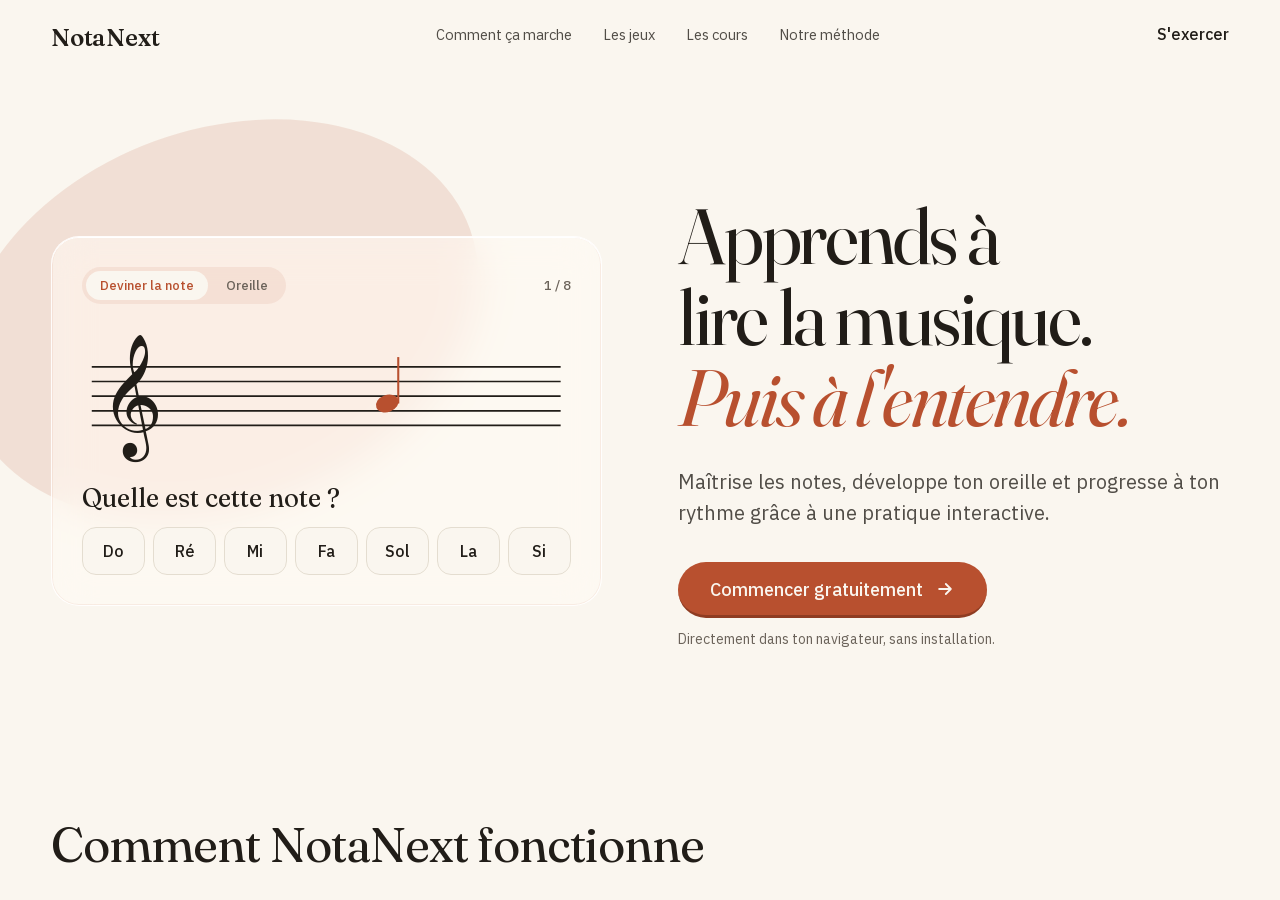
==== index.html @ 21d6eee1 "Code mort retiré : pictogrammes de fond masqués (JS, HTML, CSS, keyframes fl) et règles .ex-* sans u" ====
<!DOCTYPE html>
<html lang="fr">
<head>
  <meta charset="UTF-8">
  <meta name="viewport" content="width=device-width, initial-scale=1.0">
  <title>NotaNext — Apprends à lire la musique</title>
  <meta name="description" content="Apprends à lire la musique, puis à l'entendre : lecture de notes, oreille absolue et leçon sur les clés. Gratuit, directement dans ton navigateur.">
  <meta name="theme-color" content="#FAF6EF">
  <link rel="icon" href="favicon.svg" type="image/svg+xml">
  <meta property="og:type" content="website">
  <meta property="og:locale" content="fr_FR">
  <meta property="og:site_name" content="NotaNext">
  <meta property="og:title" content="NotaNext — Apprends à lire la musique">
  <meta property="og:description" content="Lecture de notes, oreille absolue et clés : des exercices courts, corrigés tout de suite, directement dans ton navigateur.">
  <meta name="twitter:card" content="summary">
  <link rel="preload" href="fonts/Fraunces-roman-latin.woff2" as="font" type="font/woff2" crossorigin>
  <link rel="preload" href="fonts/IBMPlexSans-latin.woff2" as="font" type="font/woff2" crossorigin>
  <script>
    // Adresse sans # (ou #/accueil) : on arrive sur la page d'accueil, sans jamais afficher l'app une fraction de seconde.
    if (!location.hash || location.hash === '#/accueil') document.documentElement.classList.add('boot-home');
  </script>
  <link rel="stylesheet" href="design-system/tokens.css">
  <link rel="stylesheet" href="fonts/fonts.css">
  <link rel="stylesheet" href="style.css">
</head>
<body>
  <div class="bg" aria-hidden="true"></div>

  <section class="home" id="view-home" hidden>
    <header class="home-header">
      <a href="#" class="home-logo" data-go="ex">NotaNext</a>
      <nav class="home-nav" aria-label="Sections de la page">
        <a href="#comment" data-scroll>Comment ça marche</a>
        <a href="#jeux" data-scroll>Les jeux</a>
        <a href="#cours" data-scroll>Les cours</a>
        <a href="#methode" data-scroll>Notre méthode</a>
      </nav>
      <a href="#" class="home-enter" data-go="ex">S'exercer</a>
    </header>

    <div class="home-hero">
      <main class="home-main">
        <svg class="home-blob" viewBox="0 0 400 300" aria-hidden="true"><ellipse cx="200" cy="150" rx="190" ry="136" transform="rotate(-20 200 150)"/></svg>
        <div class="home-grid">
          <div class="home-text">
            <h1>Apprends à lire la musique.<br><em>Puis à l'entendre.</em></h1>
            <p>Maîtrise les notes, développe ton oreille et progresse à ton rythme grâce à une pratique interactive.</p>
            <div class="home-cta">
              <a href="#" class="home-btn" data-go="ex" data-exercise="guess-window">Commencer gratuitement
                <svg width="20" height="20" viewBox="0 0 24 24" fill="none" stroke="currentColor" stroke-width="2.25" stroke-linecap="round" stroke-linejoin="round" aria-hidden="true"><path d="M5 12h14M13 6l6 6-6 6"/></svg>
              </a>
              <span>Directement dans ton navigateur, sans installation.</span>
            </div>
          </div>

          <div class="home-demo" aria-label="Aperçu d'un exercice">
            <div class="home-demo-top">
              <div class="home-demo-tabs"><span class="on">Deviner la note</span><span>Oreille</span></div>
              <span class="home-demo-count" id="home-count">1 / 8</span>
            </div>
            <svg viewBox="0 0 400 130" width="100%" role="img" aria-label="Portée en clé de sol avec une note">
              <path class="home-staff" d="M8 40H392M8 52H392M8 64H392M8 76H392M8 88H392"/>
              <text class="home-clef" x="22" y="94" font-size="60">&#x1D11E;</text>
              <ellipse id="home-note" cx="250" cy="70" rx="9.5" ry="7" transform="rotate(-20 250 70)"/>
              <path id="home-stem" d="M259 70V32"/>
            </svg>
            <div class="home-question" id="home-question">Quelle est cette note ?</div>
            <div class="home-answers" id="home-answers"></div>
          </div>
        </div>
      </main>
    </div>

    <section class="home-section" id="comment">
      <div class="home-wrap">
        <h2>Comment NotaNext fonctionne</h2>
        <div class="home-steps">
          <div class="home-step"><span>1</span><h3>Choisis un exercice</h3><p>Lecture de notes, défilement ou placement : prends celui qui te convient.</p></div>
          <div class="home-step"><span>2</span><h3>Réponds, c'est corrigé aussitôt</h3><p>Vert si c'est juste, la bonne réponse affichée sinon : tu apprends à chaque note.</p></div>
          <div class="home-step"><span>3</span><h3>Reviens quand tu veux</h3><p>Pas de compte à créer : tout se passe dans ton navigateur, tu reprends en un clic.</p></div>
        </div>
      </div>
    </section>

    <section class="home-section" id="methode">
      <div class="home-wrap home-method">
        <h2>Apprendre en s'exerçant</h2>
        <div>
          <p>Se tester retient mieux que relire : chercher la réponse ancre la note plus solidement qu'une seconde lecture.</p>
          <p>Espacer les séances aide la mémoire : mieux vaut des séances courtes et régulières qu'une longue session isolée.</p>
          <p>NotaNext applique ces deux principes avec des exercices courts, corrigés tout de suite, faciles à reprendre souvent.</p>
          <div class="home-sources">
            <a href="https://doi.org/10.1111/j.1467-9280.2006.01693.x" target="_blank" rel="noopener">Se tester retient mieux que relire — Roediger &amp; Karpicke, 2006</a>
            <a href="https://pubmed.ncbi.nlm.nih.gov/26173288/" target="_blank" rel="noopener">Tester et espacer : deux des techniques d'étude les plus efficaces — Dunlosky et al., 2013</a>
          </div>
        </div>
      </div>
    </section>

    <section class="home-section" id="jeux">
      <div class="home-wrap">
        <h2>Les jeux</h2>
        <div class="home-tiles" id="home-tiles"></div>
      </div>
    </section>

    <section class="home-section" id="cours">
      <div class="home-wrap"><h2>Les cours</h2></div>
      <div class="home-courses" id="home-courses"></div>
    </section>

    <footer class="home-footer"><a href="mailto:contact@notanext.app">contact@notanext.app</a></footer>
  </section>

  <!-- Application (barre + vues) : un seul bloc, pour pouvoir le tourner en portrait sur téléphone. -->
  <div class="app" id="app">
    <header class="nav app-header" id="app-header">
      <button type="button" id="nav-home" class="nav-home" aria-label="NotaNext, accueil">NotaNext</button>
      <nav class="app-tabs" aria-label="Navigation principale">
        <button type="button" id="tab-ex" class="on" data-tab="ex">S'exercer</button>
        <button type="button" id="tab-learn" data-tab="learn">Apprendre</button>
        <button type="button" id="tab-settings" data-tab="settings"><svg class="" width="18" height="18" viewBox="0 0 24 24" fill="none" stroke="currentColor" stroke-width="2" stroke-linecap="round" stroke-linejoin="round" aria-hidden="true"><path d="M12.22 2h-.44a2 2 0 0 0-2 2v.18a2 2 0 0 1-1 1.73l-.43.25a2 2 0 0 1-2 0l-.15-.08a2 2 0 0 0-2.73.73l-.22.38a2 2 0 0 0 .73 2.73l.15.1a2 2 0 0 1 1 1.72v.51a2 2 0 0 1-1 1.74l-.15.09a2 2 0 0 0-.73 2.73l.22.38a2 2 0 0 0 2.73.73l.15-.08a2 2 0 0 1 2 0l.43.25a2 2 0 0 1 1 1.73V20a2 2 0 0 0 2 2h.44a2 2 0 0 0 2-2v-.18a2 2 0 0 1 1-1.73l.43-.25a2 2 0 0 1 2 0l.15.08a2 2 0 0 0 2.73-.73l.22-.39a2 2 0 0 0-.73-2.73l-.15-.08a2 2 0 0 1-1-1.74v-.5a2 2 0 0 1 1-1.74l.15-.09a2 2 0 0 0 .73-2.73l-.22-.38a2 2 0 0 0-2.73-.73l-.15.08a2 2 0 0 1-2 0l-.43-.25a2 2 0 0 1-1-1.73V4a2 2 0 0 0-2-2z"/><circle cx="12" cy="12" r="3"/></svg>Réglages</button>
      </nav>
      <span class="app-user" id="nav-login">Comptes bientôt</span>
    </header>

    <main class="shell" id="view-ex">
      <div class="panel" id="ex-panel">
        <div id="ex-grid" class="hub">
          <div class="hub-head">
            <h1>S'exercer</h1>
            <p class="hub-help">Apprendre en s'entraînant</p>
          </div>
          <div class="hub-grid">
            <div class="hub-main">
              <div class="hub-search" role="search">
                <svg width="22" height="22" viewBox="0 0 24 24" fill="none" stroke="currentColor" stroke-width="2" stroke-linecap="round" stroke-linejoin="round" aria-hidden="true"><circle cx="11" cy="11" r="7"/><path d="m21 21-4.3-4.3"/></svg>
                <input type="text" id="hub-search" placeholder="Rechercher un jeu ou une carte" aria-label="Rechercher un jeu ou une carte" autocomplete="off" spellcheck="false">
                <kbd class="hub-slash" aria-hidden="true">/</kbd>
                <button type="button" class="hub-clear" id="hub-clear" aria-label="Effacer la recherche" hidden><svg width="18" height="18" viewBox="0 0 24 24" fill="none" stroke="currentColor" stroke-width="2" stroke-linecap="round" aria-hidden="true"><path d="M18 6 6 18M6 6l12 12"/></svg></button>
              </div>
              <div class="hub-list" id="hub-list"></div>
              <div class="hub-empty" id="hub-empty" hidden></div>
            </div>
            <aside class="hub-detail" id="hub-detail" aria-label="Aperçu du jeu">
              <div class="hub-detail-fade" id="hub-detail-fade">
                <button type="button" class="hub-detail-text" id="hub-detail-text">
                  <span class="hub-detail-title" id="hub-detail-title"></span>
                  <span class="hub-detail-desc" id="hub-detail-desc"></span>
                </button>
                <div class="hub-preview-wrap" id="hub-preview-wrap">
                  <div class="hub-preview" id="hub-preview" aria-hidden="true"></div>
                </div>
                <button type="button" class="hub-launch" id="hub-launch">Lancer le jeu <svg width="22" height="22" viewBox="0 0 24 24" fill="none" stroke="currentColor" stroke-width="2" stroke-linecap="round" stroke-linejoin="round" aria-hidden="true"><path d="m9 18 6-6-6-6"/></svg></button>
              </div>
            </aside>
          </div>
        </div>
        <div class="ex-page" id="ex-page" hidden></div>
      </div>
    </main>

    <main class="shell" id="view-learn" hidden>
      <div class="panel" id="learn-panel">
        <div id="learn-grid">
          <div class="grid-head">
            <h1>Apprendre</h1>
          </div>
          <div class="grid" id="learn-card-grid"></div>
        </div>
        <div class="ex-page" id="learn-page" hidden></div>
      </div>
    </main>

    <!-- Réglages : rempli par js/settings.js -->
    <main class="shell" id="view-settings" hidden>
      <div class="panel" id="settings-panel"></div>
    </main>

    <!-- Pages texte (mentions légales, confidentialité, crédits) : rempli par js/docs.js -->
    <main class="shell" id="view-doc" hidden>
      <div class="panel" id="doc-panel"></div>
    </main>

    <!-- Page « Se connecter » : les comptes arrivent bientôt (animation js/runner.js). Plus aucun lien n'y mène. -->
    <main class="shell" id="view-account" hidden>
      <div class="panel page-panel">
        <button type="button" class="backbtn account-back" id="account-back"><span aria-hidden="true">&#8592;</span>S'exercer</button>
        <h1 class="page-title">Ton espace personnel arrive bientôt</h1>
        <svg class="runner" id="runner" role="img" aria-label="Un petit bonhomme court sur la ligne du bas d'une portée, saute sur certaines notes, en touche d'autres de la main et glisse sous d'autres ; les notes touchées deviennent vertes"></svg>
        <button type="button" class="backbtn runner-pause" id="runner-pause" aria-pressed="false">Mettre en pause l'animation</button>
      </div>
    </main>

    <!-- Mobile : barre d'onglets en bas (3 destinations). -->
    <nav class="tabbar" id="tabbar" aria-label="Navigation principale (barre du bas)">
      <button type="button" data-tab="ex" class="on"><svg class="" width="24" height="24" viewBox="0 0 24 24" fill="none" stroke="currentColor" stroke-width="2" stroke-linecap="round" stroke-linejoin="round" aria-hidden="true"><path d="M9 18V5l12-2v13"/><circle cx="6" cy="18" r="3"/><circle cx="18" cy="16" r="3"/></svg>S'exercer</button>
      <button type="button" data-tab="learn"><svg class="" width="24" height="24" viewBox="0 0 24 24" fill="none" stroke="currentColor" stroke-width="2" stroke-linecap="round" stroke-linejoin="round" aria-hidden="true"><path d="M2 3h6a4 4 0 0 1 4 4v14a3 3 0 0 0-3-3H2z"/><path d="M22 3h-6a4 4 0 0 0-4 4v14a3 3 0 0 1 3-3h7z"/></svg>Apprendre</button>
      <button type="button" data-tab="settings"><svg class="" width="24" height="24" viewBox="0 0 24 24" fill="none" stroke="currentColor" stroke-width="2" stroke-linecap="round" stroke-linejoin="round" aria-hidden="true"><path d="M12.22 2h-.44a2 2 0 0 0-2 2v.18a2 2 0 0 1-1 1.73l-.43.25a2 2 0 0 1-2 0l-.15-.08a2 2 0 0 0-2.73.73l-.22.38a2 2 0 0 0 .73 2.73l.15.1a2 2 0 0 1 1 1.72v.51a2 2 0 0 1-1 1.74l-.15.09a2 2 0 0 0-.73 2.73l.22.38a2 2 0 0 0 2.73.73l.15-.08a2 2 0 0 1 2 0l.43.25a2 2 0 0 1 1 1.73V20a2 2 0 0 0 2 2h.44a2 2 0 0 0 2-2v-.18a2 2 0 0 1 1-1.73l.43-.25a2 2 0 0 1 2 0l.15.08a2 2 0 0 0 2.73-.73l.22-.39a2 2 0 0 0-.73-2.73l-.15-.08a2 2 0 0 1-1-1.74v-.5a2 2 0 0 1 1-1.74l.15-.09a2 2 0 0 0 .73-2.73l-.22-.38a2 2 0 0 0-2.73-.73l-.15.08a2 2 0 0 1-2 0l-.43-.25a2 2 0 0 1-1-1.73V4a2 2 0 0 0-2-2z"/><circle cx="12" cy="12" r="3"/></svg>Réglages</button>
    </nav>
  </div>

  <!-- Message « Tourne ton téléphone » avant la rotation de la section Apprendre (téléphone en paysage) -->
  <div class="app-hint" role="status">
    <div>
      <svg class="gf-hint-icon" width="84" height="84" viewBox="0 0 64 64" fill="none" stroke="currentColor" stroke-width="2.2" stroke-linecap="round" stroke-linejoin="round" aria-hidden="true"><rect x="22" y="10" width="20" height="34" rx="4"/><path d="M30 38h4"/><path d="M50 22a20 20 0 0 1 0 24M50 46l-1.5-6M50 46l6-1"/></svg>
      <h2>Tourne ton téléphone à la verticale</h2>
      <p>Cette section passera en vertical dans quelques secondes.</p>
      <button type="button" class="backbtn" id="app-hint-keep">Garder cette orientation</button>
    </div>
  </div>

  <!-- Écran de jeu : cadre commun à tous les jeux, rempli par js/game.js -->
  <main class="game" id="game" hidden></main>

  <script src="js/access.js"></script>
  <script src="js/version.js"></script>
  <script src="js/notes.js"></script>
  <script src="js/keys.js"></script>
  <script src="js/audio.js"></script>
  <script src="js/instrument-menu.js"></script>
  <script src="js/staff.js"></script>
  <script src="js/scroll-staff.js"></script>
  <script src="js/window-staff.js"></script>
  <script src="js/runner.js"></script>
  <script src="js/account.js"></script>
  <script src="js/ear.js"></script>
  <script src="js/game.js"></script>
  <script src="js/hub.js"></script>
  <script src="js/settings.js"></script>
  <script src="js/docs.js"></script>
  <script src="js/feedback.js"></script>
  <script src="js/home.js"></script>
</body>
</html>
---- design-system/tokens.css ----
/* GÉNÉRÉ par design-system/build-tokens.py à partir de tokens.json. NE PAS MODIFIER À LA MAIN. */
/* NotaNext design tokens — version : voir design-system/README.md */
:root {
  /* color-ref */
  --color-ref-paper: #faf6ef;
  --color-ref-paper-raised: #f7f4ee;
  --color-ref-ink: #211d18;
  --color-ref-stone-600: #6b635a;
  --color-ref-stone-500: #8a8177;
  --color-ref-stone-400: #9a938a;
  --color-ref-stone-200: #e4ddd0;
  --color-ref-copper-500: #b8502f;
  --color-ref-copper-700: #8f3c22;
  --color-ref-brass-500: #a9791b;
  --color-ref-green-600: #3f7d52;
  --color-ref-green-700: #36704a;
  --color-ref-navy-800: #1f3a5f;
  --color-ref-burgundy-700: #7b2a3a;
  --color-ref-teal-700: #2f6f73;
  /* color-sys */
  --color-sys-bg-page: var(--color-ref-paper);
  --color-sys-bg-raised: var(--color-ref-paper-raised);
  --color-sys-text-primary: var(--color-ref-ink);
  --color-sys-text-secondary: var(--color-ref-stone-600);
  --color-sys-text-accent: var(--color-ref-copper-500);
  --color-sys-text-on-accent: var(--color-ref-paper);
  --color-sys-border-subtle: var(--color-ref-stone-200);
  --color-sys-border-control: var(--color-ref-stone-500);
  --color-sys-border-hairline: rgba(33, 29, 24, 0.12);
  --color-sys-action-primary: var(--color-ref-copper-500);
  --color-sys-action-primary-hover: var(--color-ref-copper-700);
  --color-sys-focus-ring: var(--color-ref-ink);
  --color-sys-feedback-correct: var(--color-ref-green-600);
  --color-sys-feedback-correct-text: var(--color-ref-green-700);
  --color-sys-feedback-wrong-fill: var(--color-ref-stone-400);
  --color-sys-feedback-wrong-text: var(--color-ref-stone-600);
  --color-sys-reward-score: var(--color-ref-brass-500);
  --color-sys-reward-series: var(--color-ref-brass-500);
  --color-sys-stamp-navy: var(--color-ref-navy-800);
  --color-sys-stamp-burgundy: var(--color-ref-burgundy-700);
  --color-sys-stamp-teal: var(--color-ref-teal-700);
  --color-sys-tint-copper-subtle: rgba(184, 80, 47, 0.08);
  --color-sys-tint-copper-soft: rgba(184, 80, 47, 0.12);
  --color-sys-tint-copper-strong: rgba(184, 80, 47, 0.18);
  --color-sys-tint-correct-soft: rgba(63, 125, 82, 0.14);
  --color-sys-tint-correct-line: rgba(63, 125, 82, 0.35);
  --color-sys-tint-wrong-soft: rgba(154, 147, 138, 0.14);
  /* font-family */
  --font-family-display: Fraunces, Georgia, serif;
  --font-family-text: "IBM Plex Sans", -apple-system, BlinkMacSystemFont, sans-serif;
  --font-family-script: Parisienne, cursive;
  --font-family-music: "Noto Music", serif;
  /* font-weight */
  --font-weight-regular: 400;
  --font-weight-medium: 500;
  --font-weight-semibold: 600;
  /* font-size */
  --font-size-xs: 12px;
  --font-size-sm: 14px;
  --font-size-md: 16px;
  --font-size-lg: 20px;
  --font-size-xl: 24px;
  --font-size-2xl: 30px;
  --font-size-3xl: 38px;
  --font-size-4xl: 48px;
  --font-size-display: clamp(42px, 6.2vw, 84px);
  /* font-line-height */
  --font-line-height-tight: 1.1;
  --font-line-height-snug: 1.3;
  --font-line-height-normal: 1.5;
  /* space */
  --space-1: 4px;
  --space-2: 8px;
  --space-3: 12px;
  --space-4: 16px;
  --space-6: 24px;
  --space-8: 32px;
  --space-12: 48px;
  --space-16: 64px;
  /* radius */
  --radius-sm: 8px;
  --radius-md: 12px;
  --radius-lg: 20px;
  --radius-pill: 999px;
  --radius-circle: 50%;
  /* border */
  --border-width-hairline: 1px;
  --border-width-strong: 2px;
  /* motion */
  --motion-duration-fast: 120ms;
  --motion-duration-base: 180ms;
  --motion-duration-slow: 250ms;
  --motion-easing-out: cubic-bezier(0, 0, 0.58, 1);
  /* breakpoint */
  --breakpoint-phone: 520px;
  --breakpoint-tablet: 760px;
  --breakpoint-desktop: 1000px;
  /* component */
  --component-target-min: 24px;
  --component-target-comfort: 44px;
  --component-row-height-mobile: 72px;
  --component-row-height-desktop: 76px;

  /* Alias des anciennes variables (migration progressive : à supprimer quand plus utilisés) */
  --paper: var(--color-sys-bg-page);
  --ink: var(--color-sys-text-primary);
  --control-border: var(--color-sys-border-control);
  --muted: var(--color-sys-text-secondary);
  --grey-text: var(--color-sys-text-secondary);
  --border: var(--color-sys-border-subtle);
  --accent: var(--color-sys-action-primary);
  --accent-dark: var(--color-sys-action-primary-hover);
  --gold: var(--color-sys-reward-score);
  --success: var(--color-sys-feedback-correct);
  --grey-ind: var(--color-sys-feedback-wrong-fill);
  --hair: var(--color-sys-border-hairline);
}
---- fonts/fonts.css ----
/* Polices hébergées avec le site (aucune requête vers Google) : voir CREDITS.md pour les licences (SIL OFL).
   Fichiers variables : une seule police couvre toutes les graisses utilisées. */
@font-face {
  font-family: 'Fraunces';
  font-style: italic;
  font-weight: 400;
  font-display: swap;
  src: url("Fraunces-italic-latin.woff2") format('woff2');
  unicode-range: U+0000-00FF, U+0131, U+0152-0153, U+02BB-02BC, U+02C6, U+02DA, U+02DC, U+0304, U+0308, U+0329, U+2000-206F, U+20AC, U+2122, U+2191, U+2193, U+2212, U+2215, U+FEFF, U+FFFD;
}
@font-face {
  font-family: 'Fraunces';
  font-style: normal;
  font-weight: 400 700;
  font-display: swap;
  src: url("Fraunces-roman-latin.woff2") format('woff2');
  unicode-range: U+0000-00FF, U+0131, U+0152-0153, U+02BB-02BC, U+02C6, U+02DA, U+02DC, U+0304, U+0308, U+0329, U+2000-206F, U+20AC, U+2122, U+2191, U+2193, U+2212, U+2215, U+FEFF, U+FFFD;
}
@font-face {
  font-family: 'IBM Plex Sans';
  font-style: normal;
  font-weight: 400 600;
  font-display: swap;
  src: url("IBMPlexSans-latin.woff2") format('woff2');
  unicode-range: U+0000-00FF, U+0131, U+0152-0153, U+02BB-02BC, U+02C6, U+02DA, U+02DC, U+0304, U+0308, U+0329, U+2000-206F, U+20AC, U+2122, U+2191, U+2193, U+2212, U+2215, U+FEFF, U+FFFD;
}
@font-face {
  font-family: 'Noto Music';
  font-style: normal;
  font-weight: 400;
  font-display: swap;
  src: url("NotoMusic-music.woff2") format('woff2');
  unicode-range: U+25CC, U+2669-266F, U+1D000-1D0F5, U+1D100-1D245;
}
---- style.css ----
* {
  box-sizing: border-box;
}

html,
body {
  height: 100%;
}

body {
  margin: 0;
  background: var(--paper);
  color: var(--ink);
  font-family: var(--font-family-text);
  min-height: 100dvh;
  display: flex;
  flex-direction: column;
  overflow: hidden;
  position: relative;
}

/* ---------- FOND ---------- */
.bg {
  position: fixed;
  inset: -20%;
  z-index: 0;
  pointer-events: none;
  background:
    radial-gradient(60% 55% at 26% 20%, rgba(184, 80, 47, 0.12), transparent 68%),
    radial-gradient(55% 60% at 84% 84%, rgba(169, 121, 27, 0.12), transparent 68%),
    linear-gradient(118deg, #faf6ef 0%, #e7cba2 24%, #f3e4c8 48%, #d9a866 74%, #faf6ef 100%);
  background-size: 100% 100%, 100% 100%, 240% 240%;
  animation: bgDrift 26s ease-in-out infinite;
}

@keyframes bgDrift {
  0% { background-position: 0 0, 0 0, 0% 50%; }
  50% { background-position: 0 0, 0 0, 100% 50%; }
  100% { background-position: 0 0, 0 0, 0% 50%; }
}

/* ---------- COQUILLE ---------- */
/* Habillage plat partout (hub, jeux, Réglages) : fond parchemin, filets fins, ni ombre ni verre sur le shell. */
.shell {
  position: relative;
  z-index: 2;
  flex: 1;
  min-height: 0;
  display: flex;
  justify-content: center;
}

.panel {
  position: relative;
  width: 100%;
  max-width: 1280px;
  height: 100%;
  display: flex;
  flex-direction: column;
  padding: 0 clamp(20px, 3.75vw, 48px);
  background: transparent;
  overflow: auto;
}

.panel.wide {
  max-width: 1280px;
}

h1 {
  font-family: var(--font-family-display);
  font-weight: 600;
  font-size: clamp(19px, 4.5vw, 25px);
  margin: 0;
  letter-spacing: -0.01em;
}

/* ---------- HUBS : GRILLE DE TUILES ---------- */
.grid-head {
  margin: 16px 0 28px;
}

.grid-head h1 {
  font-size: clamp(30px, 5vw, 44px);
  line-height: 1.05;
}

.grid {
  display: grid;
  grid-template-columns: repeat(2, 1fr);
  gap: 18px;
}
@media (min-width: 1000px) { .grid { grid-template-columns: repeat(3, 1fr); } }

.tile {
  /* sous-grille : icône, titre, description et lien s'alignent d'une tuile à l'autre */
  display: grid;
  grid-row: span 4;
  grid-template-rows: subgrid;
  justify-items: start;
  gap: 6px;
  min-height: 188px;
  padding: 22px 24px 20px;
  text-align: left;
  font: inherit;
  color: var(--ink);
  background: rgba(255, 255, 255, 0.6);
  border: 1px solid var(--border);
  border-radius: 20px;
  cursor: pointer;
  transition: border-color 0.12s;
}

.tile:hover:not(.soon) { border-color: var(--accent); }

.tile-icon { color: var(--accent); margin-bottom: 8px; }

.tile-title {
  font-family: var(--font-family-display);
  font-weight: 600;
  font-size: 24px;
  line-height: 1.15;
}

.tile-desc {
  font-size: 14px;
  line-height: 1.45;
  color: var(--muted);
}

.tile-go {
  margin-top: auto;
  padding-top: 12px;
  font-size: 14px;
  font-weight: 600;
  color: var(--accent);
}

.tile.soon { cursor: default; background: transparent; border-style: dashed; }
.tile.soon .tile-icon,
.tile.soon .tile-title,
.tile.soon .tile-go { color: var(--grey-text); }
.tile.soon .tile-go { font-weight: 500; }

@media (max-width: 520px) {
  .grid { grid-template-columns: 1fr; }
  .tile { min-height: 0; }
}

/* ---------- PAGE EXERCICE ---------- */
.ex-page {
  display: flex;
  flex-direction: column;
  height: 100%;
  gap: 9px;
}

.backbtn {
  display: inline-flex;
  align-items: center;
  gap: 6px;
  border: 1.5px solid var(--control-border);
  border-radius: 999px;
  background: rgba(255, 255, 255, 0.7);
  font: inherit;
  font-size: var(--font-size-sm);
  font-weight: 500;
  color: var(--ink);
  padding: 6px 13px;
  cursor: pointer;
}

.backbtn:hover {
  border-color: var(--accent);
  color: var(--accent-dark);
}

select {
  font: inherit;
  font-size: var(--font-size-sm);
  font-weight: 500;
  padding: 7px 26px 7px 10px;
  border: 1px solid var(--control-border);
  border-radius: 8px;
  color: var(--ink);
  background: rgba(255, 255, 255, 0.72) url("data:image/svg+xml,%3Csvg xmlns='http://www.w3.org/2000/svg' width='10' height='6' viewBox='0 0 10 6'%3E%3Cpath d='M1 1l4 4 4-4' stroke='%236f665c' stroke-width='1.5' fill='none'/%3E%3C/svg%3E") no-repeat right 9px center;
  -webkit-appearance: none;
  appearance: none;
  cursor: pointer;
}

.namebox {
  align-self: center;
  flex: 0 0 auto;
  display: flex;
  align-items: center;
  justify-content: center;
  width: 104px;
  padding: clamp(12px, 2.4vh, 16px) 0;
  border: 1.5px solid var(--accent);
  border-radius: 8px;
  background: rgba(255, 255, 255, 0.8);
  font-family: var(--font-family-display);
  font-weight: 600;
  font-size: var(--font-size-lg);
  color: var(--accent-dark);
}

/* ---------- PORTÉE ---------- */
.staff-box {
  flex: 1;
  min-height: 0;
  display: flex;
  align-items: center;
  justify-content: center;
  background: var(--paper);
  border: 1px solid var(--border);
  border-radius: 12px;
  padding: 8px 12px;
}

.staff-svg {
  width: 100%;
  height: 100%;
  display: block;
}

.staff-svg.placing {
  cursor: pointer;
}

.staff-line,
.ledger-line {
  stroke: var(--ink);
  stroke-width: 1.3;
}

.clef-glyph {
  font-family: var(--font-family-music);
  fill: var(--ink);
  stroke: none;
}

.note-head {
  fill: var(--accent);
  transform-box: fill-box;
  transform-origin: center;
}

.ghost {
  fill: none;
  stroke: var(--muted);
  stroke-width: 1.3;
  stroke-dasharray: 3 3;
}

.note-head.reveal-correct {
  fill: var(--success);
  fill-opacity: 0.55;
}

.note-head.reveal-wrong {
  fill: var(--grey-ind);
}

.marker-line {
  stroke: var(--accent);
  stroke-width: 1.6;
  opacity: 0.55;
}

.window-note {
  transition: transform 0.18s ease-out;
}

.side-label {
  font-family: var(--font-family-text);
  font-size: 13px;
  font-weight: 600;
}

.head-label {
  font-family: var(--font-family-text);
  font-size: 11px;
  font-weight: 600;
  fill: var(--ink);
  pointer-events: none;
}

/* Défilement continu : la prochaine note à deviner est cerclée. */
.scroll-note.is-target .note-head { stroke: var(--accent-dark); stroke-width: 2.2; }

.side-label.ok { fill: var(--color-sys-feedback-correct-text); }
.side-label.no { fill: var(--grey-text); }

.learn-note {
  cursor: pointer;
}

.learn-label {
  fill: var(--accent-dark);
  font-family: var(--font-family-text);
  font-size: var(--font-size-xs);
  font-weight: 600;
  text-anchor: middle;
  paint-order: stroke;
  stroke: var(--paper);
  stroke-width: 3px;
  stroke-linejoin: round;
}

/* ---------- SOUS LA PORTÉE ---------- */

.replay {
  display: inline-flex;
  align-items: center;
  gap: 6px;
  padding: 7px 14px;
  border: 1.5px solid var(--control-border);
  border-radius: 999px;
  background: rgba(255, 255, 255, 0.7);
  font: inherit;
  font-size: var(--font-size-sm);
  font-weight: 500;
  color: var(--ink);
  cursor: pointer;
}

.replay:hover {
  border-color: var(--accent);
  color: var(--accent-dark);
}

.feedback {
  font-size: var(--font-size-md);
  font-weight: 600;
  color: var(--muted);
}

.feedback.correct {
  color: var(--color-sys-feedback-correct-text);
}

.feedback b {
  color: var(--accent-dark);
}

.answers {
  display: grid;
  grid-template-columns: repeat(4, 1fr);
  gap: 8px;
  flex: 0 0 auto;
}

.answer-btn {
  padding: clamp(12px, 2.6vh, 17px) 0;
  font: inherit;
  font-size: 16px;
  font-weight: 500;
  color: var(--ink);
  background: var(--color-sys-bg-raised);
  border: 1.5px solid var(--control-border);
  border-radius: 8px;
  cursor: pointer;
  transition: border-color 0.12s, background 0.12s;
}

.answer-btn:hover {
  border-color: var(--accent);
  background: #f7f4ee;
}

/* ---------- APPRENDRE ---------- */
.learn-layout {
  display: flex;
  gap: 16px;
  flex: 1;
  min-height: 0;
}

.learn-left {
  flex: 1 1 56%;
  min-width: 0;
  display: flex;
  flex-direction: column;
  gap: 10px;
}

.learn-left h2 {
  font-family: var(--font-family-display);
  font-weight: 600;
  font-size: var(--font-size-lg);
  margin: 0;
}

.learn-hint {
  font-size: var(--font-size-xs);
  color: var(--muted);
  margin: -4px 0 0;
}

.learn-staff {
  flex: 1;
  min-height: 0;
  display: flex;
  align-items: center;
  justify-content: center;
  background: var(--paper);
  border: 1px solid var(--border);
  border-radius: 12px;
  padding: 14px;
}

.faq {
  flex: 1 1 44%;
  min-width: 0;
  display: flex;
  flex-direction: column;
  gap: 6px;
  overflow: auto;
  padding: 16px;
  border-radius: var(--radius-md);
  background: rgba(255, 255, 255, 0.4);
  backdrop-filter: blur(6px) brightness(1.04) saturate(130%);
  -webkit-backdrop-filter: blur(6px) brightness(1.04) saturate(130%);
  border: 1px solid rgba(255, 255, 255, 0.55);
}

.faq h3 {
  font-family: var(--font-family-display);
  font-weight: 600;
  font-size: var(--font-size-md);
  margin: 0 0 4px;
}

.faq details {
  border-bottom: 1px solid var(--border);
  padding: 8px 0;
}

.faq details:last-child {
  border-bottom: 0;
}

.faq summary {
  cursor: pointer;
  font-weight: 600;
  font-size: var(--font-size-sm);
  list-style: none;
  display: flex;
  justify-content: space-between;
  gap: 8px;
  align-items: center;
  min-height: var(--component-target-comfort);
  color: var(--ink);
}

.faq summary::-webkit-details-marker {
  display: none;
}

.faq summary::after {
  content: "+";
  color: var(--accent);
  font-weight: 600;
}

.faq details[open] summary::after {
  content: "–";
}

.faq p {
  margin: 8px 0 2px;
  font-size: var(--font-size-xs);
  line-height: 1.55;
  color: var(--color-sys-text-primary);
}

.btn-primary {
  font: inherit;
  font-size: 14px;
  font-weight: 600;
  padding: 11px 26px;
  border: 0;
  border-radius: 999px;
  background: var(--accent);
  color: var(--color-sys-text-on-accent);
  cursor: pointer;
  margin-top: 6px;
}

.btn-primary:hover {
  background: var(--accent-dark);
}

.btn-secondary {
  font: inherit;
  font-size: 14px;
  font-weight: 600;
  padding: 9.5px 22px;
  border: 1.5px solid var(--accent);
  border-radius: 999px;
  background: rgba(255, 255, 255, 0.5);
  color: var(--accent-dark);
  cursor: pointer;
  margin-top: 6px;
}

.btn-secondary:hover {
  background: rgba(255, 255, 255, 0.85);
}

.theory-nav {
  display: flex;
  align-items: center;
  justify-content: center;
  gap: 10px;
  flex-wrap: wrap;
}

@media (max-width: 760px) {
  /* Le cours défile en entier : la FAQ n'est plus coincée dans une petite boîte qui défile toute seule. */
  .learn-layout {
    flex-direction: column;
    height: auto;
  }
  /* Pas en mode « app tournée » (.rot-ccw) : sa hauteur ne suit pas celle de la fenêtre. */
  .app:not(.rot-ccw) #learn-page .ex-page { height: auto; }
  .app:not(.rot-ccw) .learn-layout {
    flex: none;
    padding-bottom: var(--space-16); /* dégage l'icône de retours et la barre d'onglets */
  }
  .app:not(.rot-ccw) .learn-left { flex: none; }
  .app:not(.rot-ccw) .learn-staff { flex: none; height: min(52vh, 420px); }
  .app:not(.rot-ccw) .faq { flex: none; overflow: visible; }
}

[hidden] {
  display: none !important;
}

/* ----- clavier personnalisable (défilement continu) ----- */
.key-hint {
  display: block;
  min-height: 12px;
  font-size: 10px;
  font-weight: 600;
  color: var(--muted);
  line-height: 12px;
}

.seg-wrap { display: flex; align-items: center; justify-content: space-between; gap: 10px; width: 100%; }
.seg-label { font-size: 14px; font-weight: 500; }
.seg { display: flex; gap: 6px; }
.seg-btn {
  font: inherit;
  font-size: var(--font-size-sm);
  font-weight: 600;
  padding: 7px 14px;
  border: 1.5px solid var(--control-border);
  border-radius: 999px;
  background: var(--color-sys-bg-raised);
  color: var(--ink);
  cursor: pointer;
}
.seg-btn:hover { border-color: var(--accent); }
.seg-btn.on { border-color: var(--accent); color: var(--accent-dark); }

.kbd-rows {
  width: 100%;
  display: flex;
  flex-direction: column;
  gap: 6px;
}

.kbd-row {
  display: flex;
  align-items: center;
  justify-content: space-between;
  gap: 10px;
  font-size: 14px;
  font-weight: 500;
}

.kbd-key {
  min-width: 150px;
  font: inherit;
  font-size: 13px;
  font-weight: 600;
  padding: 7px 12px;
  border: 1.5px solid var(--control-border);
  border-radius: 8px;
  background: var(--color-sys-bg-raised);
  color: var(--ink);
  cursor: pointer;
}

.kbd-key:hover,
.kbd-key.waiting {
  border-color: var(--accent);
}

.kbd-key.waiting {
  color: var(--accent-dark);
}

/* ---------- PAGE D'ACCUEIL (première visite) ---------- */
body.is-home {
  background: var(--paper);
}

body.is-home .bg,
body.is-home .nav,
body.is-home .shell,
body.is-home .game {
  display: none;
}

.home {
  flex: 1;
  min-height: 0;
  overflow-x: hidden;
  overflow-y: auto;
  display: flex;
  flex-direction: column;
  position: relative;
  background: var(--paper);
}

.home {
  scroll-behavior: smooth;
}

.home-header {
  position: sticky;
  top: 0;
  z-index: 10;
  display: flex;
  flex-wrap: wrap;
  align-items: center;
  justify-content: space-between;
  column-gap: 24px;
  min-height: 68px;
  flex: none; /* ne rétrécit pas : sans cela, le min-height fixe l'écrase quand la navigation passe sur 2 lignes (mobile) */
  padding: 0 clamp(20px, 4vw, 56px);
  background: var(--paper);
}

.home-logo {
  order: 1;
  padding: 14px 0 8px;
  font-family: var(--font-family-display);
  font-weight: 600;
  font-size: 24px;
  letter-spacing: -0.01em;
  color: var(--ink);
  text-decoration: none;
}

.home-nav {
  order: 2;
  flex: 1 1 520px;
  display: flex;
  justify-content: center;
  gap: clamp(16px, 2.4vw, 32px);
  font-size: 14.5px;
  white-space: nowrap;
}

.home-nav a,
.home-enter {
  color: color-mix(in srgb, var(--ink) 78%, var(--paper));
  text-decoration: none;
}

.home-enter {
  order: 2;
  font-weight: 500;
  color: var(--ink);
}

.home-logo:hover,
.home-nav a:hover,
.home-enter:hover {
  color: var(--accent);
}

@media (max-width: 760px) {
  .home-nav {
    order: 3;
    flex-basis: 100%;
    flex-wrap: wrap;
    justify-content: space-between;
    gap: 2px 8px;
    font-size: clamp(11px, 3.2vw, 13.5px);
    padding-bottom: 8px;
  }
}

/* Le titre « Comment NotaNext fonctionne » doit apparaître en bas de la première vue :
   le hero est raccourci de la hauteur de ce titre (marge haute + titre + respiration). */
.home {
  --comment-pt: clamp(28px, 3.5vw, 48px);
  --comment-h2: calc(clamp(30px, 4vw, 48px) * 1.1);
}

#comment { padding-top: var(--comment-pt); }

.home-hero {
  min-height: calc(100dvh - 68px - var(--comment-pt) - var(--comment-h2) - 28px);
  flex-shrink: 0; /* ne jamais se compresser sous la hauteur de son contenu (la démo débordait sur téléphone) */
  display: flex;
  flex-direction: column;
}

.home-main {
  flex: 1;
  display: flex;
  align-items: center;
  position: relative;
  padding: clamp(24px, 5vw, 64px) clamp(20px, 4vw, 56px);
}

.home-blob {
  position: absolute;
  left: -60px;
  top: 6%;
  width: min(52vw, 560px);
  fill: var(--accent);
  opacity: 0.13;
  pointer-events: none;
}

/* direction: rtl place le texte à droite et l'aperçu à gauche en large ;
   en étroit, le texte reste au-dessus (comme sur la maquette). */
.home-grid {
  position: relative;
  width: 100%;
  max-width: 1240px;
  margin: 0 auto;
  direction: rtl;
  display: grid;
  grid-template-columns: repeat(auto-fit, minmax(min(100%, 440px), 1fr));
  gap: clamp(36px, 6vw, 88px);
  align-items: center;
}

.home-text,
.home-demo {
  direction: ltr;
}

.home-text {
  display: flex;
  flex-direction: column;
  align-items: flex-start;
  gap: clamp(18px, 2.4vw, 28px);
}

.home-text h1 {
  font-weight: 400;
  font-size: clamp(42px, 6.2vw, 84px);
  line-height: 1.02;
  letter-spacing: -0.03em;
  font-variation-settings: "opsz" 144;
  text-wrap: balance;
}

.home-text h1 em {
  color: var(--accent);
}

.home-text p {
  margin: 0;
  max-width: 30em;
  font-size: clamp(17px, 1.6vw, 20px);
  line-height: 1.55;
  color: color-mix(in srgb, var(--ink) 78%, var(--paper));
  text-wrap: pretty;
}

.home-cta {
  display: flex;
  flex-direction: column;
  align-items: flex-start;
  gap: 12px;
  margin-top: 6px;
}

.home-cta span {
  font-size: 14px;
  color: var(--muted);
}

.home-btn {
  display: inline-flex;
  align-items: center;
  gap: 12px;
  padding: 16px 32px 14px;
  border-radius: 999px;
  border-bottom: 3px solid var(--accent-dark);
  background: var(--accent);
  color: var(--paper);
  font-size: 18px;
  font-weight: 500;
  text-decoration: none;
}

.home-btn:hover {
  background: var(--accent-dark);
}

/* Le seul panneau "verre" de cet écran : l'aperçu de l'exercice. */
.home-demo {
  position: relative;
  padding: clamp(18px, 2.4vw, 30px);
  border-radius: 28px;
  background: rgba(255, 252, 246, 0.55);
  backdrop-filter: blur(20px) saturate(1.3);
  -webkit-backdrop-filter: blur(20px) saturate(1.3);
  border: 1px solid rgba(255, 255, 255, 0.85);
  box-shadow:
    inset 0 1px 0 #fff,
    inset 0 0 0 1px rgba(184, 80, 47, 0.08);
}

.home-demo-top {
  display: flex;
  align-items: center;
  justify-content: space-between;
  gap: 12px;
}

.home-demo-tabs {
  display: flex;
  gap: 4px;
  padding: 4px;
  border-radius: 999px;
  background: rgba(184, 80, 47, 0.09);
  font-size: 13px;
  font-weight: 500;
  color: var(--muted);
}

.home-demo-tabs span {
  padding: 6px 14px;
  border-radius: 999px;
}

.home-demo-tabs span.on {
  background: var(--paper);
  color: var(--accent);
}

.home-demo-count {
  font-size: 13px;
  font-weight: 500;
  color: var(--muted);
}

.home-demo svg {
  display: block;
  margin: 14px 0 4px;
}

.home-staff {
  stroke: var(--ink);
  stroke-width: 1.4;
  fill: none;
}

.home-clef {
  font-family: var(--font-family-music);
  fill: var(--ink);
}

#home-note {
  fill: var(--accent);
}

#home-stem {
  stroke: var(--accent);
  stroke-width: 1.7;
  fill: none;
}

.home-question {
  display: flex;
  align-items: center;
  min-height: 34px;
  font-family: var(--font-family-display);
  font-size: clamp(20px, 2.2vw, 26px);
  color: var(--ink);
}

.home-question.ok {
  color: var(--success);
}

.home-answers {
  display: grid;
  grid-template-columns: repeat(auto-fit, minmax(54px, 1fr));
  gap: 8px;
  margin-top: 12px;
}

.home-answers button {
  padding: 13px 0;
  border: 1.5px solid var(--border);
  border-radius: 14px;
  background: var(--paper);
  color: var(--ink);
  font: inherit;
  font-size: 16px;
  font-weight: 500;
  cursor: pointer;
}

.home-answers button:hover:not(.correct):not(.wrong) {
  border-color: var(--accent);
}

.home-answers button.correct {
  border-color: var(--success);
  background: rgba(63, 125, 82, 0.14);
  color: var(--success);
}

.home-answers button.wrong {
  border-color: var(--grey-ind);
  background: rgba(154, 147, 138, 0.14);
  color: var(--grey-ind);
}

.home-footer {
  margin-top: clamp(64px, 9vw, 120px);
  padding: 24px clamp(20px, 4vw, 56px) 28px;
  border-top: 1px solid var(--border);
  font-size: 13.5px;
}

.home-footer a {
  color: var(--muted);
}

.home-section {
  scroll-margin-top: 72px;
  padding: clamp(56px, 8vw, 110px) clamp(20px, 4vw, 56px) 0;
}

.home-section:last-of-type {
  padding-left: 0;
  padding-right: 0;
}

.home-wrap {
  max-width: 1240px;
  margin: 0 auto;
}

.home-section:last-of-type .home-wrap {
  padding: 0 clamp(20px, 4vw, 56px);
}

.home-section h2 {
  margin: 0 0 clamp(28px, 4vw, 52px);
  font-family: var(--font-family-display);
  font-weight: 400;
  font-size: clamp(30px, 4vw, 48px);
  line-height: 1.1;
  letter-spacing: -0.02em;
}

.home-steps {
  display: grid;
  grid-template-columns: repeat(auto-fit, minmax(min(100%, 260px), 1fr));
  gap: clamp(28px, 4vw, 56px);
}

.home-step {
  display: flex;
  flex-direction: column;
  gap: 10px;
  padding-top: 20px;
  border-top: 1.5px solid var(--border);
}

.home-step span {
  font-family: var(--font-family-display);
  font-size: 56px;
  line-height: 1;
  letter-spacing: -0.03em;
  color: var(--accent);
}

.home-step h3,
.home-tile h3,
.home-course h3 {
  margin: 0;
  font-family: var(--font-family-display);
  font-weight: 600;
  line-height: 1.25;
}

.home-step h3 { margin-top: 6px; font-size: 22px; }

.home-step p {
  margin: 0;
  font-size: 16px;
  line-height: 1.55;
  color: color-mix(in srgb, var(--ink) 78%, var(--paper));
}

.home-method {
  display: grid;
  grid-template-columns: repeat(auto-fit, minmax(min(100%, 380px), 1fr));
  gap: clamp(28px, 5vw, 80px);
  align-items: start;
}

.home-method h2 {
  margin: 0;
}

.home-method > div {
  display: flex;
  flex-direction: column;
  gap: 18px;
  max-width: 38em;
}

.home-method p {
  margin: 0;
  font-size: 18px;
  line-height: 1.6;
  text-wrap: pretty;
}

.home-sources {
  display: flex;
  flex-direction: column;
  gap: 8px;
  margin-top: 6px;
  font-size: 15px;
  line-height: 1.5;
}

.home-sources a {
  color: var(--accent);
}

.home-tiles {
  display: grid;
  grid-template-columns: repeat(auto-fit, minmax(min(100%, 480px), 1fr));
  gap: 20px;
}

.home-tile,
.home-course {
  display: flex;
  flex-direction: column;
  gap: 10px;
  padding: 22px 24px;
  border-radius: 20px;
  background: color-mix(in srgb, var(--paper) 88%, #e7cba2);
  border: 1.5px solid var(--border);
}

.home-tile.soon,
.home-course.soon {
  background: transparent;
  border-style: dashed;
}

.home-tile h3 { font-size: 22px; }

.home-tile p {
  margin: 4px 0 0;
  font-size: 14.5px;
  line-height: 1.45;
  color: var(--muted);
}

.home-tile svg {
  display: block;
  width: 100%;
}

.home-tile.soon svg { opacity: 0.5; }

.home-tile-foot {
  display: flex;
  align-items: center;
  justify-content: space-between;
  gap: 12px;
  min-height: 40px;
}

.home-tile-msg {
  font-family: var(--font-family-display);
  font-size: 18px;
}

.home-tile-msg.ok { color: var(--color-sys-feedback-correct-text); }
.home-tile-msg.no { color: var(--grey-text); }

.home-try {
  padding: 9px 20px;
  border: 1.5px solid var(--accent);
  border-radius: 999px;
  font-size: 14.5px;
  font-weight: 500;
  color: var(--accent);
  text-decoration: none;
}

.home-try:hover {
  background: var(--accent);
  color: var(--paper);
}

.home-soon {
  align-self: flex-start;
  padding: 8px 16px;
  border-radius: 999px;
  background: color-mix(in srgb, var(--paper) 85%, var(--border));
  font-size: 13px;
  font-weight: 500;
  color: var(--muted);
}

/* Bandeau des cours : défile horizontalement, avec accroche à chaque carte. */
.home-courses {
  display: flex;
  gap: 20px;
  padding: 0 clamp(20px, 4vw, 56px);
  overflow-x: auto;
  scroll-snap-type: x mandatory;
  scrollbar-width: none;
}

.home-courses::-webkit-scrollbar {
  display: none;
}

.home-course {
  flex: 0 0 min(300px, 80vw);
  min-height: 240px;
  scroll-snap-align: start;
  gap: 12px;
}

.home-course-kicker {
  font-size: 12px;
  font-weight: 500;
  letter-spacing: 0.06em;
  text-transform: uppercase;
  color: var(--muted);
}

.home-course h3 { font-size: 24px; }

.home-course .home-try {
  align-self: flex-start;
}

.home-course p {
  flex: 1;
  margin: 0;
  font-size: 15px;
  line-height: 1.5;
  color: var(--muted);
}

/* ---------- PAGES D'APPRENDRE (cours, hors hub) ---------- */
#learn-page {
  width: 100%;
  max-width: 620px;
  margin: 0 auto;
}

.panel.wide #learn-page { max-width: 940px; }

/* ---------- CADRE DE JEU (commun à tous les jeux) ---------- */
/* La carte de jeu remplace les vues S'exercer / Apprendre ; le header (logo NotaNext) reste visible. */
body.in-game .shell { display: none; }

.game {
  position: relative;
  z-index: 2;
  flex: 1;
  min-height: 0;
  display: flex;
  justify-content: center;
  padding: 0 12px 12px;
}

.gf {
  flex: 1;
  min-width: 0;
  min-height: 0;
  display: flex;
  flex-direction: column;
  gap: 10px;
  padding: clamp(14px, 2.4vh, 22px) clamp(14px, 2.4vw, 30px);
  border-radius: var(--radius-lg);
  background: rgba(255, 255, 255, 0.52);
  backdrop-filter: blur(7px) brightness(1.04) saturate(135%);
  -webkit-backdrop-filter: blur(7px) brightness(1.04) saturate(135%);
  border: 1px solid rgba(255, 255, 255, 0.62);
  box-shadow: inset 0 1px 0 rgba(255, 255, 255, 0.8);
  overflow: hidden;
}

.gf-top {
  display: grid;
  grid-template-columns: 1fr auto 1fr;
  align-items: center;
  gap: 10px;
  flex: 0 0 auto;
}

.gf-top .backbtn { justify-self: start; }

.gf-title {
  font-family: var(--font-family-display);
  font-weight: 600;
  font-size: 20px;
  text-align: center;
}

.gf-right {
  grid-column: 3;
  justify-self: end;
  display: flex;
  align-items: center;
  gap: 12px;
}

.gf-count {
  font-family: var(--font-family-display);
  font-weight: 600;
  font-size: 24px;
  color: var(--gold);
  white-space: nowrap;
  font-variant-numeric: tabular-nums;
}

/* Titre de l'écran de jeu : masqué à l'écran quand la place manque, mais conservé pour les lecteurs d'écran (repère h1). */
@media (max-width: 520px) { .gf-title { position: absolute; width: 1px; height: 1px; margin: -1px; padding: 0; overflow: hidden; clip-path: inset(50%); white-space: nowrap; } }

/* Bouton d'orientation : téléphone uniquement */
.gf-rotate-btn {
  display: none;
  align-items: center;
  justify-content: center;
  width: 34px;
  height: 34px;
  border: 1.5px solid var(--control-border);
  border-radius: 50%;
  background: rgba(255, 255, 255, 0.7);
  color: var(--ink);
  cursor: pointer;
}

body.is-phone .gf-rotate-btn { display: inline-flex; }

.gf-config {
  display: flex;
  flex-wrap: wrap;
  justify-content: center;
  align-items: center;
  gap: 10px;
  flex: 0 0 auto;
}

.gf-config:empty { display: none; }
.gf-config { min-height: 38px; }
.gf-config .namebox { height: 36px; padding: 0; width: 84px; }

.gf-stage {
  flex: 1;
  min-height: 0;
  display: flex;
  flex-direction: column;
  align-items: center;
  justify-content: center;
  gap: 10px;
}

/* Bloc portée : sélecteur de clé au-dessus à gauche, puis la portée. */
.stage-row {
  flex: 0 0 80%;
  min-height: 0;
  width: 100%;
  display: flex;
  flex-direction: column;
  align-items: stretch;
  gap: 6px;
}
.clef-side { flex: 0 0 auto; align-self: flex-start; }
.gf .stage-row .staff-box { flex: 1 1 0; min-height: 0; width: 100%; }

/* Même dimensions pour la portée de tous les jeux : pleine largeur de la carte,
   hauteur = 80 % de l'ancienne portée (qui remplissait toute la zone). */
.gf .staff-box {
  flex: 0 0 80%;
  min-height: 0;
  width: 100%;
}

.replay.big { font-size: 16px; padding: 14px 26px; }

.gf-feedback {
  flex: 0 0 auto;
  margin: 0;
  min-height: 1.6em;
  text-align: center;
}

.gf-next { flex: 0 0 auto; display: flex; justify-content: center; }
.gf-next:has(button[hidden]) { display: none; }

.gf-answers {
  flex: 0 0 auto;
  display: grid;
  grid-template-columns: repeat(4, 1fr);
  gap: 8px;
}

/* Boutons de notes : 4 en haut (Do Mi Sol Si), 3 centrés dessous (Ré Fa La). */
.gf-answers:has(.answer-btn) {
  grid-template-columns: repeat(8, 1fr);
  width: min(100%, 560px);
  margin-inline: auto;
}
.gf-answers:has(.answer-btn) .answer-btn { grid-column: span 2; }
.gf-answers:has(.answer-btn) .answer-btn:nth-child(5) { grid-column: 2 / span 2; }

.gf-answers .answer-btn {
  text-align: center;
  padding: clamp(10px, 2.4vh, 17px) 0;
  border-radius: 8px;
}

.gf-answers .spacer { visibility: hidden; }

/* Message « Tourne ton téléphone » (3 s) puis rotation automatique du jeu */
.gf-hint { display: none; }

.game.show-hint .gf-hint {
  position: absolute;
  inset: 0 12px 12px;
  z-index: 2;
  display: flex;
  flex-direction: column;
  align-items: flex-start;
  padding: 16px 20px;
  border-radius: var(--radius-lg);
  background: var(--paper);
}

.gf-hint-body {
  margin: auto;
  width: 100%;
  text-align: center;
}

.gf-hint-icon { color: var(--accent); animation: tilt 1.6s ease-in-out infinite; }
@keyframes tilt { 0%, 30% { transform: rotate(0); } 70%, 100% { transform: rotate(-90deg); } }

.gf-hint h2 { margin: 10px 0 8px; font-family: var(--font-family-display); font-weight: 600; font-size: var(--font-size-xl); line-height: 1.15; }
.gf-hint p { margin: 0; color: var(--muted); }

/* Jeu tourné de force (téléphone) : la carte occupe tout l'écran, sans header */
body.game-rotated .nav { display: none; }

.game.rot-cw,
.game.rot-ccw {
  position: fixed;
  top: 0;
  left: 0;
  z-index: 10;
  width: 100dvh;
  height: 100dvw;
  padding: 8px;
  transform-origin: top left;
}

.game.rot-cw { transform: translateX(100dvw) rotate(90deg); }
.game.rot-ccw { transform: translateY(100dvh) rotate(-90deg); }

/* Écran bas (téléphone en paysage, ou jeu tourné de force) : cadre compact */
@media (max-height: 520px) {
  body:not(.game-portrait) .nav { padding-top: 8px; padding-bottom: 4px; }
  body:not(.game-portrait) .gf { gap: 4px; padding: 8px 16px; }
  body:not(.game-portrait) .gf-title { position: absolute; width: 1px; height: 1px; margin: -1px; padding: 0; overflow: hidden; clip-path: inset(50%); white-space: nowrap; }
  body:not(.game-portrait) .gf-count { font-size: var(--font-size-xl); }
  body:not(.game-portrait) .gf-answers { gap: 6px; }
  body:not(.game-portrait) .gf-answers .answer-btn { padding: 5px 0; font-size: 14px; }
  body:not(.game-portrait) .gf .stage-row { flex-basis: 100%; }
  body:not(.game-portrait) .gf .key-hint { display: none; }
  body:not(.game-portrait) .gf-feedback { font-size: 15px; min-height: 1.3em; }
  body:not(.game-portrait) .gf-config { min-height: 0; }
  body:not(.game-portrait) .gf-config select, body:not(.game-portrait) .gf-config .replay { padding-top: 4px; padding-bottom: 4px; font-size: 12px; }
  body:not(.game-portrait) .gf-config .namebox { height: 30px; }
  body:not(.game-portrait) .stage-row { gap: 3px; }
  body:not(.game-portrait) .clef-side select { min-height: var(--component-target-min); font-size: 11px; padding: 3px 18px 3px 7px; background-position: right 6px center; }
}

.game.rot-cw .gf { gap: 4px; padding: 8px 16px; }
.game.rot-cw .gf-title { position: absolute; width: 1px; height: 1px; margin: -1px; padding: 0; overflow: hidden; clip-path: inset(50%); white-space: nowrap; }
.game.rot-cw .gf-count { font-size: var(--font-size-xl); }
.game.rot-cw .gf-answers { gap: 6px; }
.game.rot-cw .gf-answers .answer-btn { padding: 5px 0; font-size: 14px; }
.game.rot-cw .gf .stage-row { flex-basis: 100%; }
.game.rot-cw .gf .key-hint { display: none; }
.game.rot-cw .gf-feedback { font-size: 15px; min-height: 1.3em; }
.game.rot-cw .gf-config { min-height: 0; }
.game.rot-cw .gf-config select, .game.rot-cw .gf-config .replay { padding-top: 4px; padding-bottom: 4px; font-size: 12px; }
.game.rot-cw .gf-config .namebox { height: 30px; }
.game.rot-cw .stage-row { gap: 3px; }
.game.rot-cw .clef-side select { min-height: var(--component-target-min); font-size: 11px; padding: 3px 18px 3px 7px; background-position: right 6px center; }

/* ---------- PAGE SE CONNECTER ---------- */
.page-panel { max-width: 860px; height: auto; max-height: 100%; align-self: flex-start; margin-top: clamp(0px, 3vh, 28px); }

.page-title {
  font-size: clamp(32px, 6vw, 52px);
  line-height: 1.1;
  margin-bottom: 28px;
}

.page-title { text-align: center; }
.account-back { align-self: flex-start; margin-bottom: 12px; }
.runner {
  display: block;
  width: 100%;
  height: clamp(220px, 36vw, 340px);
  overflow: hidden;
}

/* ---------- CHOIX D'INSTRUMENT ---------- */
.gf-config { position: relative; z-index: 5; }
.inst-menu { position: relative; }
.inst-trigger {
  display: inline-flex;
  align-items: center;
  gap: 8px;
  font: inherit;
  font-size: var(--font-size-sm);
  font-weight: 500;
  padding: 6px 12px 6px 10px;
  border: 1px solid var(--control-border);
  border-radius: 8px;
  color: var(--ink);
  background: rgba(255, 255, 255, 0.72);
  cursor: pointer;
}
.inst-trigger:hover { border-color: var(--accent); }
.inst-trigger svg:last-child { color: var(--muted); }
.inst-ico { display: inline-flex; }
.inst-list {
  position: absolute;
  top: calc(100% + 6px);
  left: 0;
  min-width: 100%;
  margin: 0;
  padding: 6px;
  list-style: none;
  background: var(--paper);
  border: 1px solid var(--border);
  border-radius: 12px;
}
.inst-list li {
  display: flex;
  align-items: center;
  gap: 10px;
  padding: 8px 12px 8px 10px;
  border-radius: 8px;
  font-size: 14px;
  font-weight: 500;
  white-space: nowrap;
  cursor: pointer;
}
.inst-list li:hover { background: var(--color-sys-tint-copper-subtle); }
.inst-list li[aria-selected="true"] { background: var(--color-sys-tint-copper-soft); color: var(--accent-dark); }
.inst-note { font-size: 12px; color: var(--muted); }
@media (max-height: 520px) {
  body:not(.game-portrait) .inst-trigger { padding: 3px 9px 3px 8px; font-size: 12px; }
  body:not(.game-portrait) .inst-ico svg { width: 16px; height: 16px; }
  body:not(.game-portrait) .inst-list li { padding: 5px 10px 5px 8px; font-size: 13px; }
  body:not(.game-portrait) .inst-note { display: none; }
}
.game.rot-cw .inst-trigger { padding: 3px 9px 3px 8px; font-size: 12px; }
.game.rot-cw .inst-ico svg { width: 16px; height: 16px; }
.game.rot-cw .inst-list li { padding: 5px 10px 5px 8px; font-size: 13px; }
.game.rot-cw .inst-note { display: none; }

/* ---------- OREILLE ABSOLUE ---------- */
/* Deviner : 7 notes en cercle autour du bouton rond. */
.ear-wheel {
  position: relative;
  flex: 1 1 0;
  min-height: 0;
  max-height: 420px;
  aspect-ratio: 1;
  align-self: center;
  container-type: size;
}
.ear-note {
  position: absolute;
  width: 22%;
  aspect-ratio: 1;
  transform: translate(-50%, -50%);
  display: flex;
  flex-direction: column;
  align-items: center;
  justify-content: center;
  padding: 0;
  font: inherit;
  font-size: max(12px, 5cqw);
  font-weight: 500;
  color: var(--ink);
  background: var(--color-sys-bg-raised);
  border: 1.5px solid var(--control-border);
  border-radius: 50%;
  cursor: pointer;
  transition: border-color 0.12s, background 0.12s;
}
.ear-note:hover { border-color: var(--accent); background: #f7f4ee; }
.ear-note.good { border-color: var(--success); background: var(--color-sys-tint-correct-soft); color: var(--color-sys-feedback-correct-text); animation: earPop 0.5s ease; }
.ear-note.bad { border-color: var(--grey-ind); background: var(--color-sys-tint-wrong-soft); color: var(--grey-text); }
.ear-note.reveal { border-color: var(--success); background: var(--color-sys-tint-correct-soft); color: var(--color-sys-feedback-correct-text); outline: 2px solid var(--color-sys-tint-correct-line); outline-offset: 3px; }
.ear-note.good { outline: 2px solid var(--color-sys-tint-correct-line); outline-offset: 3px; }
@keyframes earPop { 0% { transform: translate(-50%, -50%) scale(1); } 40% { transform: translate(-50%, -50%) scale(1.14); } 100% { transform: translate(-50%, -50%) scale(1); } }

.ear-play {
  position: absolute;
  left: 50%;
  top: 50%;
  width: 27%;
  aspect-ratio: 1;
  transform: translate(-50%, -50%);
  display: grid;
  place-items: center;
  padding: 0;
  border: 0;
  border-radius: 50%;
  background: var(--accent);
  color: var(--color-sys-text-on-accent);
  cursor: pointer;
}
.ear-play:hover { background: var(--accent-dark); }
.ear-play svg { width: 42%; height: 42%; margin-left: 6%; }

/* Placer : bouton rond au-dessus de la portée. */
.ear-stage {
  flex: 1;
  min-height: 0;
  width: 100%;
  display: flex;
  flex-direction: column;
  align-items: center;
  gap: 8px;
}
.ear-stage .ear-play.small { position: static; transform: none; flex: 0 0 auto; width: 54px; height: 54px; }
.gf .ear-stage .stage-row { flex: 1 1 0; }

.switch { display: inline-flex; align-items: center; gap: 8px; font-size: var(--font-size-sm); font-weight: 500; cursor: pointer; }
.switch input { position: absolute; opacity: 0; width: 1px; height: 1px; }
.switch-track { position: relative; width: 38px; height: 22px; border-radius: 999px; background: var(--control-border); transition: background var(--motion-duration-base); flex: 0 0 auto; }
.switch-thumb { position: absolute; top: 3px; left: 3px; width: 16px; height: 16px; border-radius: 50%; background: var(--color-sys-bg-raised); transition: transform var(--motion-duration-base); }
.switch input:checked + .switch-track { background: var(--accent); }
.switch input:checked + .switch-track .switch-thumb { transform: translateX(16px); }
.switch input:focus-visible + .switch-track { outline: 2px solid var(--accent); outline-offset: 2px; }

.ghost-label { font-family: var(--font-family-text); font-size: 11px; font-weight: 600; fill: var(--ink); pointer-events: none; }
.ghost-label.above { paint-order: stroke; stroke: var(--paper); stroke-width: 3px; stroke-linejoin: round; font-size: 13px; }

/* Choix d'instrument en 5 grands boutons (Oreille absolue — deviner). */
.gf-answers:has(.inst-row) { display: block; width: 100%; }
.inst-row { display: flex; justify-content: center; gap: 10px; }
.inst-big {
  flex: 1 1 0;
  max-width: 150px;
  display: flex;
  flex-direction: column;
  align-items: center;
  gap: 6px;
  padding: 10px 6px;
  font: inherit;
  font-size: 13px;
  font-weight: 500;
  color: var(--ink);
  background: var(--color-sys-bg-raised);
  border: 1.5px solid var(--control-border);
  border-radius: var(--radius-sm);
  cursor: pointer;
}
.inst-big .inst-ico svg { width: 26px; height: 26px; }
.inst-big:hover { border-color: var(--accent); }
.inst-big.on { border-color: var(--accent); background: var(--color-sys-tint-copper-subtle); color: var(--accent-dark); }

@media (max-height: 520px) {
  body:not(.game-portrait) .ear-stage { flex-direction: row; align-items: stretch; gap: 10px; }
  body:not(.game-portrait) .ear-stage .ear-play.small { width: 40px; height: 40px; align-self: center; }
  body:not(.game-portrait) .ear-guess .gf-feedback { position: absolute; right: 6%; top: 50%; transform: translateY(-50%); max-width: 22%; }
  body:not(.game-portrait) .inst-row { gap: 6px; }
  body:not(.game-portrait) .inst-big { flex-direction: row; justify-content: center; gap: 6px; padding: 4px 4px; font-size: 12px; }
  body:not(.game-portrait) .inst-big .inst-ico svg { width: 16px; height: 16px; }
  body:not(.game-portrait) .switch { font-size: 12px; }
}
.game.rot-cw .ear-stage { flex-direction: row; align-items: stretch; gap: 10px; }
.game.rot-cw .ear-stage .ear-play.small { width: 40px; height: 40px; align-self: center; }
.game.rot-cw .ear-guess .gf-feedback { position: absolute; right: 6%; top: 50%; transform: translateY(-50%); max-width: 22%; }
.game.rot-cw .inst-row { gap: 6px; }
.game.rot-cw .inst-big { flex-direction: row; justify-content: center; gap: 6px; padding: 4px 4px; font-size: 12px; }
.game.rot-cw .inst-big .inst-ico svg { width: 16px; height: 16px; }
.game.rot-cw .switch { font-size: 12px; }

/* ---------- APPLICATION : BLOC TOURNABLE (Apprendre en portrait sur téléphone) ---------- */
.app { flex: 1; min-height: 0; display: flex; flex-direction: column; }
body.in-game .app { flex: 0 0 auto; }
body.is-home .app { display: none; }

.app.rot-ccw {
  position: fixed;
  top: 0;
  left: 0;
  z-index: 10;
  width: 100dvh;
  height: 100dvw;
  transform-origin: top left;
  transform: translateY(100dvh) rotate(-90deg);
}

/* Les requêtes de largeur voient l'écran (paysage) : on rejoue ici celles qui visent un écran étroit. */
.app.rot-ccw .grid { grid-template-columns: 1fr; }
.app.rot-ccw .tile { min-height: 0; }
.app.rot-ccw .learn-layout { flex-direction: column; height: auto; }

/* Message « Tourne ton téléphone » avant la rotation d'Apprendre */
.app-hint {
  position: fixed;
  inset: 0;
  z-index: 11;
  display: none;
  align-items: center;
  justify-content: center;
  padding: 24px;
  text-align: center;
  background: var(--paper);
}
body.app-hint-on .app-hint { display: flex; }
.app-hint h2 { margin: 10px 0 8px; font-family: var(--font-family-display); font-weight: 600; font-size: var(--font-size-xl); line-height: 1.15; }
.app-hint p { margin: 0; color: var(--muted); }
.app-hint .gf-hint-icon { color: var(--accent); animation: tilt 1.6s ease-in-out infinite; }

/* Oreille absolue — placer : en portrait la portée garde des proportions lisibles (pas d'étirement en hauteur). */
.ear-place .stage-row { justify-content: center; }
.gf.ear-place .stage-row .staff-box { flex: 0 1 auto; width: 100%; aspect-ratio: 2 / 1; max-height: 100%; }

/* ---------- FOCUS CLAVIER ---------- */
:where(a, button, select, input, [tabindex]):focus-visible,
.staff-svg:focus-visible {
  outline: 2px solid var(--accent-dark);
  outline-offset: 2px;
}
.inst-list li:focus-visible { background: var(--color-sys-tint-copper-soft); outline: 2px solid var(--accent-dark); outline-offset: -2px; }
.home { scroll-padding-top: 76px; } /* l'en-tête collant ne masque pas l'élément focalisé */

.hint-keep { margin-top: 18px; }
.app-hint .backbtn { margin-top: 18px; }

/* Les titres de page des écrans de jeu et de cours sont de vrais titres (h1) : même aspect qu'avant. */
h1.gf-title { margin: 0; }
.learn-left h1 { font-size: 28px; margin: 0 0 8px; }

.runner-pause { align-self: center; margin-top: 10px; }

/* « Réduire les animations » : plus de mouvement en boucle (fond, aperçus, flèche de rotation). */
@media (prefers-reduced-motion: reduce) {
  *, *::before, *::after {
    animation-duration: 0.01ms !important;
    animation-iteration-count: 1 !important;
    transition-duration: 0.01ms !important;
    scroll-behavior: auto !important;
  }
}

/* Rotation automatique : le bouton est « enfoncé » quand elle est active (réglage commun à tous les jeux). */
/* Le bouton reste blanc ; seule l'icône change d'orientation : inclinée = rotation automatique, droite = désactivée. */
.gf-rotate-btn svg { transition: transform 0.25s ease; }
.gf-rotate-btn[aria-pressed="false"] svg { transform: rotate(90deg); }

/* =====================================================================
   SHELL V2 (maquette design/shell-v2-2026-10-20.html) : en-tête, barre d'onglets, hub, Réglages, pages texte
   Plat : fond parchemin, filets d'1 px, aucune ombre, aucun verre, aucun cercle décoratif.
   ===================================================================== */

/* Hors jeu, le fond animé disparaît : parchemin uni. Il reste derrière les écrans de jeu (hors périmètre). */
body:not(.in-game) .bg { display: none; }

/* ----- en-tête (ordinateur) ----- */
.nav {
  position: relative;
  z-index: 3;
  flex: 0 0 auto;
  height: 72px;
  padding: 0 clamp(20px, 3.75vw, 48px);
  display: grid;
  grid-template-columns: 1fr auto 1fr;
  align-items: center;
  gap: 16px;
  border-bottom: 1px solid var(--hair);
  background: var(--paper);
}
.nav .nav-home {
  justify-self: start;
  padding: 0;
  border: 0;
  background: none;
  cursor: pointer;
  font-family: var(--font-family-display);
  font-weight: 600;
  font-size: var(--font-size-xl);
  letter-spacing: -0.01em;
  color: var(--ink);
}
.app-tabs { display: flex; gap: 40px; height: 72px; }
.app-tabs button {
  display: inline-flex;
  align-items: center;
  gap: 8px;
  height: 72px;
  padding: 2px 4px 0;
  border: 0;
  border-bottom: 3px solid transparent;
  background: none;
  cursor: pointer;
  font: inherit;
  font-size: 16px;
  font-weight: 500;
  color: var(--grey-text);
}
.app-tabs button svg { flex: none; }
.app-tabs button:hover { color: var(--ink); }
.app-tabs button.on { font-weight: 600; color: var(--ink); border-bottom-color: var(--accent); }
.app-user { justify-self: end; font-size: 14px; color: var(--grey-text); }

/* ----- barre d'onglets du bas (mobile) ----- */
.tabbar { display: none; }
body.m .nav {
  height: 52px;
  padding: 0 20px;
  display: flex;
  align-items: center;
  justify-content: space-between;
}
body.m .nav .nav-home { font-size: 24px; }
body.m .app-tabs { display: none; }
body.m .app-user { font-size: var(--font-size-sm); }
body.m .tabbar {
  flex: 0 0 auto;
  position: relative;
  z-index: 3;
  display: grid;
  grid-template-columns: repeat(3, 1fr);
  border-top: 1px solid var(--hair);
  background: var(--paper);
  padding-bottom: env(safe-area-inset-bottom, 0px);
}
body.m .tabbar button {
  position: relative;
  display: flex;
  flex-direction: column;
  align-items: center;
  justify-content: center;
  gap: 4px;
  height: 60px;
  border: 0;
  background: none;
  cursor: pointer;
  font: inherit;
  font-size: 12px;
  font-weight: 500;
  color: var(--grey-text);
}
body.m .tabbar button.on { font-weight: 600; color: var(--accent); }
body.m .tabbar button.on::before {
  content: "";
  position: absolute;
  top: -1px;
  left: 30%;
  right: 30%;
  height: 3px;
  border-radius: 0 0 3px 3px;
  background: var(--accent);
}
body.m .tabbar button.on svg { stroke-width: 2.4; }
body.in-game .tabbar { display: none; }
.nav button:focus-visible, .tabbar button:focus-visible { outline: 2px solid var(--accent); outline-offset: -2px; }

/* ----- hub S'exercer ----- */
.hub { padding-bottom: 56px; }
.hub-head { padding: 40px 0 24px; }
.hub-head h1 { margin: 0; font-size: 48px; line-height: 1.05; letter-spacing: -0.02em; }
.hub-help { margin: 10px 0 0; font-size: var(--font-size-md); color: var(--grey-text); }
.hub-grid { display: grid; grid-template-columns: 440px minmax(0, 1fr); gap: 72px; align-items: start; }

.hub-search {
  display: flex;
  align-items: center;
  gap: 12px;
  height: 52px;
  margin: 0 16px 24px;
  padding: 0 16px;
  border: 1.5px solid var(--ink);
  border-radius: 12px;
  background: var(--color-sys-bg-raised);
  color: var(--grey-text);
}
.hub-search svg { flex: none; }
.hub-search:focus-within { outline: 2px solid var(--accent); outline-offset: 2px; }
.hub-search input {
  flex: 1;
  min-width: 0;
  border: 0;
  outline: none;
  background: transparent;
  font: inherit;
  font-size: 16px;
  color: var(--ink);
}
.hub-slash {
  flex: none;
  padding: 1px 8px;
  border: 1.5px solid var(--hair);
  border-radius: var(--radius-sm);
  font: inherit;
  font-size: 13px;
  font-weight: 600;
  color: var(--grey-text);
}
.hub-clear { flex: none; display: grid; place-items: center; width: 32px; height: 32px; margin-right: -8px; border: 0; background: none; color: var(--grey-text); cursor: pointer; border-radius: 50%; }
.hub-clear:hover { color: var(--ink); }
.hub-clear[hidden] { display: none; }
.hub-search:has(.hub-clear:not([hidden])) .hub-slash { display: none; }

.hub-fam-head { padding: 0 16px 12px; }
.hub-fam-head h2 { margin: 0; font-family: var(--font-family-display); font-weight: 600; font-size: 24px; color: var(--accent); }
.hub-fam-head p { margin: 0; font-size: var(--font-size-md); color: var(--grey-text); }
.hub-fam.second { margin-top: 40px; }
.hub-fam.second .hub-fam-head { padding-top: 18px; border-top: 2px solid var(--ink); }

.hub-row {
  display: flex;
  align-items: center;
  gap: 12px;
  width: 100%;
  min-height: 76px;
  padding: 14px 16px;
  border: 0;
  border-bottom: 1px solid var(--hair);
  background: transparent;
  text-align: left;
  font: inherit;
  color: var(--ink);
  cursor: pointer;
}
.hub-row:hover { background: rgba(33, 29, 24, 0.05); }
.hub-row.sel { background: var(--color-sys-tint-copper-subtle); }
.hub-row:active { background: var(--color-sys-tint-copper-strong); }
.hub-row:focus-visible { outline: 2px solid var(--accent); outline-offset: -2px; }
.hub-row-text { flex: 1; min-width: 0; display: block; }
.hub-row-title { display: block; font-family: var(--font-family-display); font-weight: 600; font-size: 20px; line-height: 1.2; }
.hub-row-title b { font-weight: 600; color: var(--accent-dark); }
.hub-row-desc { display: block; margin-top: 2px; font-size: 15px; line-height: 22px; color: var(--grey-text); white-space: nowrap; overflow: hidden; text-overflow: ellipsis; }
.hub-tag { flex: none; padding: 2px 10px; border: 1.5px solid var(--hair); border-radius: 999px; font-size: 12px; font-weight: 600; color: var(--grey-text); }
.hub-chev { flex: none; color: var(--grey-text); transition: transform var(--motion-duration-base); }
.hub-row.sel .hub-chev { color: var(--accent); transform: translateX(4px); }
.hub-thumb { display: none; }

.hub-empty { padding: 32px 16px; }
.hub-empty-t { margin: 0 0 6px; font-family: var(--font-family-display); font-weight: 600; font-size: var(--font-size-xl); }
.hub-empty-d { margin: 0 0 18px; color: var(--grey-text); }

.hub-detail { padding: 8px 0 0 8px; min-width: 0; }
.hub-detail-fade { transition: opacity var(--motion-duration-fast); }
.hub-detail-fade.out { opacity: 0; }
.hub-detail-text { display: block; width: 100%; padding: 0; border: 0; background: none; text-align: left; font: inherit; color: inherit; cursor: pointer; }
.hub-detail-title { display: block; font-family: var(--font-family-display); font-weight: 600; font-size: 36px; line-height: 1.1; letter-spacing: -0.015em; color: var(--ink); }
.hub-detail-desc { display: block; margin: 10px 0 24px; font-size: var(--font-size-md); line-height: 26px; color: var(--grey-text); }
.hub-preview-wrap {
  position: relative;
  width: 100%;
  max-width: 578px;
  aspect-ratio: 578 / 460;
  overflow: hidden;
  border: 1.5px dashed rgba(33, 29, 24, 0.45);
  border-radius: 12px;
  background: var(--paper);
  cursor: pointer;
}
.hub-preview-wrap.no-preview { display: none; }
.hub-preview { position: absolute; inset: 0; pointer-events: none; }
.hub-demo-host, .hub-thumb-host {
  position: absolute;
  left: 0;
  top: 0;
  width: 760px;
  height: 605px;
  display: flex;
  padding: 0 12px 12px;
  transform-origin: 0 0;
  pointer-events: none;
  user-select: none;
}
.hub-launch {
  display: inline-flex;
  align-items: center;
  gap: 6px;
  margin-top: 22px;
  padding: 0;
  border: 0;
  background: none;
  font: inherit;
  font-size: 16px;
  font-weight: 600;
  color: var(--accent);
  text-decoration: underline;
  text-underline-offset: 5px;
  min-height: var(--component-target-min);
  cursor: pointer;
}
.hub-launch:hover { color: var(--accent-dark); }
.hub-launch svg { flex: none; }
.hub-detail:has(.no-preview) .hub-launch { margin-top: 0; }
@media (prefers-reduced-motion: reduce) { .hub-detail-fade { transition: none; } }

/* ----- hub mobile : variante C (rangées hautes, aperçu à droite 168 × 72) ----- */
@media (max-width: 900px) {
  .hub { padding-bottom: 32px; }
  .hub-head { padding: 24px 0 16px; }
  .hub-head h1 { font-size: 34px; }
  .hub-help { font-size: 16px; }
  .hub-grid { display: block; }
  .hub-detail { display: none; }
  .hub-search { margin: 0 0 20px; }
  .hub-slash { display: none; }
  .hub-fam-head { padding-left: 0; padding-right: 0; }
  .hub-row { min-height: 96px; padding: 12px 0; }
  .hub-row-desc { white-space: normal; display: -webkit-box; -webkit-line-clamp: 2; -webkit-box-orient: vertical; font-size: 14px; line-height: 20px; }
  .hub-chev { display: none; }
  .hub-thumb { display: block; position: relative; flex: none; width: 168px; height: 72px; overflow: hidden; border: 1px solid var(--hair); border-radius: 8px; background: var(--paper); pointer-events: none; }
  .hub-thumb-host { width: 760px; height: 605px; }
  .hub-row[data-kind="learn"] .hub-thumb { display: none; }
  .hub-row .hub-tag { order: 1; }
}
@media (max-width: 520px) {
  .hub-thumb { width: 132px; height: 72px; }
}

/* ----- Réglages ----- */
.settings { width: 100%; max-width: 720px; padding: 40px 0 64px; }
.settings h1 { font-size: 48px; line-height: 1.05; letter-spacing: -0.02em; margin: 0 0 8px; }
.set-sec { padding: 28px 0; border-top: 1px solid var(--hair); display: flex; flex-direction: column; align-items: flex-start; gap: 14px; }
.set-sec:first-of-type { margin-top: 16px; }
.set-sec h2 { margin: 0; font-family: var(--font-family-display); font-weight: 600; font-size: 24px; color: var(--accent); }
.set-hint { margin: 0; font-size: var(--font-size-md); line-height: 22px; color: var(--grey-text); max-width: 60ch; }
.set-warn { margin: 0; font-size: 14px; line-height: 20px; color: var(--grey-text); border-left: 3px solid var(--accent); padding-left: 10px; }
.settings .seg-wrap { justify-content: flex-start; gap: 16px; }
.settings .seg-btn { font-size: var(--font-size-md); padding: 10px 18px; min-height: 44px; }
.settings .seg-btn.on { background: var(--color-sys-tint-copper-subtle); border-color: var(--accent); }
.settings .kbd-rows { max-width: 360px; }
.settings .kbd-row { font-size: 16px; }
.settings .kbd-key { min-width: 140px; min-height: 44px; font-size: var(--font-size-md); }
.settings .kbd-key.dup { border-color: var(--accent); color: var(--accent-dark); }
.settings .btn-primary, .settings .btn-secondary { min-height: 44px; }
.settings .switch { font-size: 16px; min-height: 44px; }
.set-fill { display: flex; flex-direction: column; gap: 8px; }
.set-vol { display: flex; align-items: center; gap: 14px; width: 100%; max-width: 420px; }
.set-vol label { font-size: 16px; font-weight: 500; }
.set-vol input[type="range"] { flex: 1; min-height: 44px; accent-color: var(--accent); }
.set-vol output { min-width: 3.2em; text-align: right; font-size: var(--font-size-md); font-weight: 600; font-variant-numeric: tabular-nums; }
.set-inst-label { margin: 0; }
.set-inst { display: flex; flex-wrap: wrap; gap: 10px; }
.set-inst .inst-big { min-height: 48px; padding: 8px 16px; }
.set-confirm { padding: 16px; border: 1.5px solid var(--ink); border-radius: 12px; max-width: 460px; }
.set-confirm p { margin: 0 0 12px; font-size: var(--font-size-md); line-height: 22px; }
.set-links { width: 100%; margin: 0; padding: 0; list-style: none; }
.set-links a { display: flex; align-items: center; justify-content: space-between; min-height: 56px; padding: 0 4px; border-bottom: 1px solid var(--hair); font-size: var(--font-size-md); font-weight: 500; color: var(--ink); text-decoration: none; }
.set-links a:hover { color: var(--accent-dark); }
.set-links a svg { color: var(--grey-text); }
body.m .settings { padding: 24px 0 40px; }
body.m .settings h1 { font-size: 34px; }
body.m .panel { padding-left: 20px; padding-right: 20px; padding-bottom: 56px; } /* marge basse : le contenu passe sous l'icône de retours */

/* ----- pages texte ----- */
.doc { width: 100%; max-width: 68ch; padding: 32px 0 64px; }
.doc h1 { font-size: 40px; line-height: 1.1; letter-spacing: -0.02em; margin: 18px 0 12px; }
.doc h2 { margin: 32px 0 8px; font-family: var(--font-family-display); font-weight: 600; font-size: var(--font-size-xl); }
.doc p, .doc li { font-size: 16px; line-height: 1.6; }
.doc p { margin: 0 0 12px; }
.doc ul { margin: 0 0 12px; padding-left: 22px; }
.doc li { margin-bottom: 6px; }
.doc a { color: var(--accent-dark); text-underline-offset: 3px; }
.doc-date { color: var(--grey-text); font-size: 14px !important; }
.doc-todo { background: transparent; color: var(--accent-dark); border-bottom: 1.5px dashed var(--accent); font-weight: 600; }
.doc-back { text-decoration: none; }
body.m .doc h1 { font-size: 32px; }

/* ----- icône de retours bêta ----- */
.fb-btn {
  position: fixed;
  z-index: 40;
  right: 24px;
  bottom: 24px;
  display: grid;
  place-items: center;
  width: 44px;
  height: 44px;
  padding: 0;
  border: 0;
  border-radius: 50%;
  background: transparent;
  color: var(--grey-text);
  cursor: pointer;
  touch-action: none;
}
.fb-btn:hover { color: var(--ink); }
.fb-btn.dragging { cursor: grabbing; color: var(--ink); }
.fb-btn[hidden] { display: none; }
.fb-btn:focus-visible { outline: 2px solid var(--accent); outline-offset: 0; }
/* Message d'état du bouton de retours (ex. formulaire injoignable) : plat, au-dessus de l'icône. */
.fb-note {
  position: fixed;
  z-index: 41;
  right: var(--space-6);
  bottom: calc(var(--space-6) + var(--component-target-comfort) + var(--space-2));
  max-width: min(320px, calc(100vw - 2 * var(--space-4)));
  padding: var(--space-3) var(--space-4);
  border: var(--border-width-hairline) solid var(--color-sys-border-control);
  border-radius: var(--radius-md);
  background: var(--color-sys-bg-raised);
  color: var(--color-sys-text-primary);
  font-size: var(--font-size-sm);
  line-height: var(--font-line-height-snug);
  cursor: pointer;
}
.fb-note:not(.on) { opacity: 0; pointer-events: none; }
body.m .fb-note { right: var(--space-4); bottom: calc(72px + env(safe-area-inset-bottom, 0px) + var(--component-target-comfort) + var(--space-2)); }
body.m.in-game .fb-note { bottom: calc(var(--space-3) + var(--component-target-comfort) + var(--space-2)); }
body.is-home .fb-note { display: none; }
body.m .fb-btn { right: 16px; bottom: calc(72px + env(safe-area-inset-bottom, 0px)); }
body.m.in-game .fb-btn { bottom: 12px; }
/* Écran de jeu : l'icône reste dans une marge réservée, jamais sur la portée ni sur les touches. */
body.in-game .game { padding-right: 72px; }
body.m.in-game .game { padding-right: 12px; }
@media (max-width: 720px) and (orientation: portrait) { body.in-game .game { padding-bottom: 64px; } }
@media (max-height: 520px) and (orientation: landscape) { body.m.in-game .game { padding-right: 72px; } }
/* Jeu tourné de force : la marge de l'icône suit la rotation (le bas de l'écran pour rot-cw, la droite pour rot-ccw). */
.game.rot-cw { padding: 0 72px 12px 12px !important; }
.game.rot-ccw { padding: 0 12px 72px 12px !important; }

/* Apprendre (hors périmètre de cette refonte) : mêmes marges que les autres écrans, sans cadre autour. */
#learn-grid, #learn-page { padding: 24px 0 32px; }
#learn-grid .grid-head { margin-top: 0; }
body.m #learn-grid, body.m #learn-page { padding-top: 16px; }
@media (max-height: 520px) {
  body.m .nav { height: 40px; }
  body.m .nav .nav-home { font-size: 20px; }
}

/* ----- familles du hub et sections de Réglages : menus déroulants ----- */
summary { list-style: none; cursor: pointer; }
summary::-webkit-details-marker { display: none; }
.hub-fam-head { display: flex; align-items: center; justify-content: space-between; gap: 12px; }
.hub-fam-titles { display: block; min-width: 0; }
.hub-fam-chev, .set-chev { flex: none; color: var(--grey-text); transition: transform var(--motion-duration-base); }
details[open] > summary .hub-fam-chev, details[open] > summary .set-chev { transform: rotate(180deg); }
.hub-fam-head:hover .hub-fam-chev, .set-sec > summary:hover .set-chev { color: var(--ink); }
.hub-fam-head:focus-visible, .set-sec > summary:focus-visible { outline: 2px solid var(--accent); outline-offset: -2px; }
.hub-fam.second { border-top: 0; }
.hub-fam.second > .hub-fam-head { margin-top: 40px; padding-top: 18px; border-top: 2px solid var(--ink); }
.hub-fam:not(.second) > .hub-fam-head h2 + p { margin-bottom: 0; }

.set-sec { display: block; padding: 0; border-top: 1px solid var(--hair); }
.set-sec:first-of-type { margin-top: 16px; }
.set-sec > summary { display: flex; align-items: center; justify-content: space-between; min-height: 64px; }
.set-sec > summary h2 { margin: 0; }
.set-body { display: flex; flex-direction: column; align-items: flex-start; gap: 14px; padding: 4px 0 28px; }
.settings .set-sec:last-of-type { border-bottom: 1px solid var(--hair); }

/* Clavier (ordinateur) : les sept notes en ligne, la touche sous chaque nom. */
.settings .kbd-rows { max-width: none; width: 100%; flex-direction: row; flex-wrap: wrap; gap: 12px; }
.settings .kbd-row { flex-direction: column; align-items: stretch; justify-content: flex-start; gap: 6px; width: 92px; text-align: center; }
.settings .kbd-key { min-width: 0; width: 100%; }

/* Jeu tourné (téléphone) : l'en-tête reste caché, malgré la mise en page mobile de la barre. */
body.m.game-rotated .nav { display: none; }

/* Fenêtre des retours bêta (Tally) : cadre bordeaux de la charte (cuivre foncé), bien visible. */
.tally-popup { border: 3px solid var(--accent-dark) !important; border-radius: var(--radius-md) !important; }
.set-beta > summary h2 { color: var(--accent-dark); }
.set-beta { border-top: 2px solid var(--accent-dark); }

/* Chargement sur l'accueil : l'app reste masquée jusqu'à ce que le routeur prenne la main (js/game.js, route). */
html.boot-home .app, html.boot-home .game { display: none; }
html.boot-home .home { display: block; }
html.boot-home .fb-btn { display: none; }
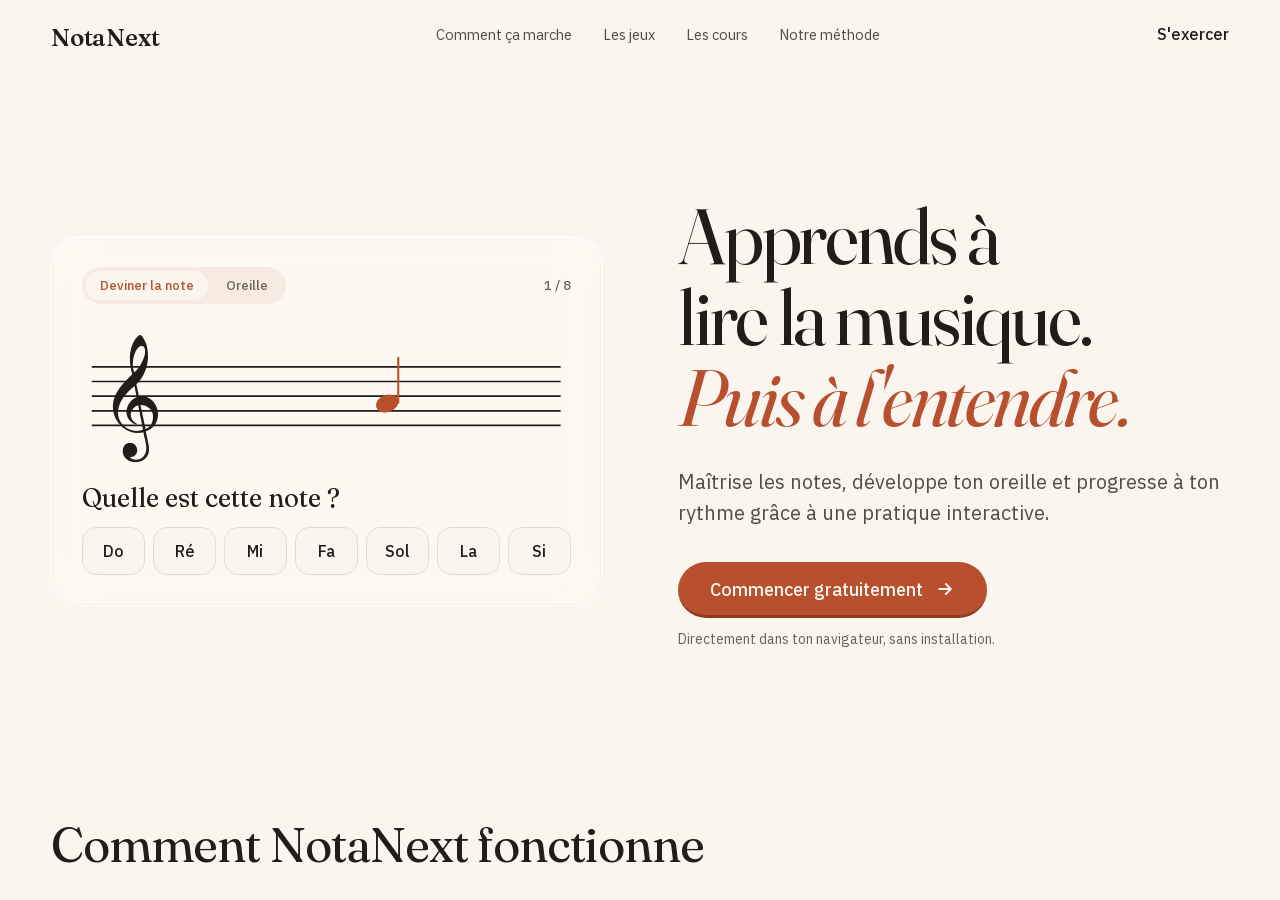
==== commit b2406868: "Hero : ellipse décorative retirée (règle : pas de cercles décoratifs), proposition 16" ====
--- a/index.html
+++ b/index.html
@@ -40,7 +40,6 @@
 
     <div class="home-hero">
       <main class="home-main">
-        <svg class="home-blob" viewBox="0 0 400 300" aria-hidden="true"><ellipse cx="200" cy="150" rx="190" ry="136" transform="rotate(-20 200 150)"/></svg>
         <div class="home-grid">
           <div class="home-text">
             <h1>Apprends à lire la musique.<br><em>Puis à l'entendre.</em></h1>
@@ -56,7 +55,7 @@
           <div class="home-demo" aria-label="Aperçu d'un exercice">
             <div class="home-demo-top">
               <div class="home-demo-tabs"><span class="on">Deviner la note</span><span>Oreille</span></div>
-              <span class="home-demo-count" id="home-count">1 / 8</span>
+              <span class="home-demo-count" id="home-count">0 / 0</span>
             </div>
             <svg viewBox="0 0 400 130" width="100%" role="img" aria-label="Portée en clé de sol avec une note">
               <path class="home-staff" d="M8 40H392M8 52H392M8 64H392M8 76H392M8 88H392"/>
@@ -76,7 +75,7 @@
         <h2>Comment NotaNext fonctionne</h2>
         <div class="home-steps">
           <div class="home-step"><span>1</span><h3>Choisis un exercice</h3><p>Lecture de notes, défilement ou placement : prends celui qui te convient.</p></div>
-          <div class="home-step"><span>2</span><h3>Réponds, c'est corrigé aussitôt</h3><p>Vert si c'est juste, la bonne réponse affichée sinon : tu apprends à chaque note.</p></div>
+          <div class="home-step"><span>2</span><h3>Réponds, c'est corrigé aussitôt</h3><p>Vert si c'est juste, la bonne réponse affichée sinon : tu vois tout de suite où tu en es.</p></div>
           <div class="home-step"><span>3</span><h3>Reviens quand tu veux</h3><p>Pas de compte à créer : tout se passe dans ton navigateur, tu reprends en un clic.</p></div>
         </div>
       </div>
@@ -86,9 +85,9 @@
       <div class="home-wrap home-method">
         <h2>Apprendre en s'exerçant</h2>
         <div>
-          <p>Se tester retient mieux que relire : chercher la réponse ancre la note plus solidement qu'une seconde lecture.</p>
-          <p>Espacer les séances aide la mémoire : mieux vaut des séances courtes et régulières qu'une longue session isolée.</p>
-          <p>NotaNext applique ces deux principes avec des exercices courts, corrigés tout de suite, faciles à reprendre souvent.</p>
+          <p>À long terme, se tester retient mieux que relire : chercher la réponse ancre ce qu'on apprend plus solidement qu'une seconde lecture.</p>
+          <p>Espacer les séances aide la mémoire : mieux vaut répartir son entraînement dans le temps que tout concentrer en une seule longue session.</p>
+          <p>NotaNext applique ces deux principes : des exercices où tu cherches la réponse avant de la voir, corrigés tout de suite, faciles à reprendre souvent.</p>
           <div class="home-sources">
             <a href="https://doi.org/10.1111/j.1467-9280.2006.01693.x" target="_blank" rel="noopener">Se tester retient mieux que relire — Roediger &amp; Karpicke, 2006</a>
             <a href="https://pubmed.ncbi.nlm.nih.gov/26173288/" target="_blank" rel="noopener">Tester et espacer : deux des techniques d'étude les plus efficaces — Dunlosky et al., 2013</a>
--- a/style.css
+++ b/style.css
@@ -22,21 +22,10 @@
 /* ---------- FOND ---------- */
 .bg {
   position: fixed;
-  inset: -20%;
+  inset: 0;
   z-index: 0;
   pointer-events: none;
-  background:
-    radial-gradient(60% 55% at 26% 20%, rgba(184, 80, 47, 0.12), transparent 68%),
-    radial-gradient(55% 60% at 84% 84%, rgba(169, 121, 27, 0.12), transparent 68%),
-    linear-gradient(118deg, #faf6ef 0%, #e7cba2 24%, #f3e4c8 48%, #d9a866 74%, #faf6ef 100%);
-  background-size: 100% 100%, 100% 100%, 240% 240%;
-  animation: bgDrift 26s ease-in-out infinite;
-}
-
-@keyframes bgDrift {
-  0% { background-position: 0 0, 0 0, 0% 50%; }
-  50% { background-position: 0 0, 0 0, 100% 50%; }
-  100% { background-position: 0 0, 0 0, 0% 50%; }
+  background: var(--color-sys-bg-page);
 }
 
 /* ---------- COQUILLE ---------- */
@@ -103,7 +92,7 @@
   text-align: left;
   font: inherit;
   color: var(--ink);
-  background: rgba(255, 255, 255, 0.6);
+  background: var(--color-sys-bg-raised);
   border: 1px solid var(--border);
   border-radius: 20px;
   cursor: pointer;
@@ -160,7 +149,7 @@
   gap: 6px;
   border: 1.5px solid var(--control-border);
   border-radius: 999px;
-  background: rgba(255, 255, 255, 0.7);
+  background: var(--color-sys-bg-raised);
   font: inherit;
   font-size: var(--font-size-sm);
   font-weight: 500;
@@ -182,7 +171,7 @@
   border: 1px solid var(--control-border);
   border-radius: 8px;
   color: var(--ink);
-  background: rgba(255, 255, 255, 0.72) url("data:image/svg+xml,%3Csvg xmlns='http://www.w3.org/2000/svg' width='10' height='6' viewBox='0 0 10 6'%3E%3Cpath d='M1 1l4 4 4-4' stroke='%236f665c' stroke-width='1.5' fill='none'/%3E%3C/svg%3E") no-repeat right 9px center;
+  background: var(--color-sys-bg-raised) url("data:image/svg+xml,%3Csvg xmlns='http://www.w3.org/2000/svg' width='10' height='6' viewBox='0 0 10 6'%3E%3Cpath d='M1 1l4 4 4-4' stroke='%236f665c' stroke-width='1.5' fill='none'/%3E%3C/svg%3E") no-repeat right 9px center;
   -webkit-appearance: none;
   appearance: none;
   cursor: pointer;
@@ -198,7 +187,7 @@
   padding: clamp(12px, 2.4vh, 16px) 0;
   border: 1.5px solid var(--accent);
   border-radius: 8px;
-  background: rgba(255, 255, 255, 0.8);
+  background: var(--color-sys-bg-raised);
   font-family: var(--font-family-display);
   font-weight: 600;
   font-size: var(--font-size-lg);
@@ -317,7 +306,7 @@
   padding: 7px 14px;
   border: 1.5px solid var(--control-border);
   border-radius: 999px;
-  background: rgba(255, 255, 255, 0.7);
+  background: var(--color-sys-bg-raised);
   font: inherit;
   font-size: var(--font-size-sm);
   font-weight: 500;
@@ -419,10 +408,8 @@
   overflow: auto;
   padding: 16px;
   border-radius: var(--radius-md);
-  background: rgba(255, 255, 255, 0.4);
-  backdrop-filter: blur(6px) brightness(1.04) saturate(130%);
-  -webkit-backdrop-filter: blur(6px) brightness(1.04) saturate(130%);
-  border: 1px solid rgba(255, 255, 255, 0.55);
+  background: var(--color-sys-bg-raised);
+  border: 1px solid var(--color-sys-border-subtle);
 }
 
 .faq h3 {
@@ -467,6 +454,9 @@
 .faq details[open] summary::after {
   content: "–";
 }
+
+.learn-sources { margin: var(--space-4) 0 0; font-size: var(--font-size-xs); line-height: 1.55; color: var(--color-sys-text-secondary); }
+.learn-sources a { color: var(--color-sys-text-accent); }
 
 .faq p {
   margin: 8px 0 2px;
@@ -499,14 +489,14 @@
   padding: 9.5px 22px;
   border: 1.5px solid var(--accent);
   border-radius: 999px;
-  background: rgba(255, 255, 255, 0.5);
+  background: var(--color-sys-bg-raised);
   color: var(--accent-dark);
   cursor: pointer;
   margin-top: 6px;
 }
 
 .btn-secondary:hover {
-  background: rgba(255, 255, 255, 0.85);
+  background: var(--color-sys-bg-raised);
 }
 
 .theory-nav {
@@ -524,11 +514,8 @@
     height: auto;
   }
   /* Pas en mode « app tournée » (.rot-ccw) : sa hauteur ne suit pas celle de la fenêtre. */
-  .app:not(.rot-ccw) #learn-page .ex-page { height: auto; }
-  .app:not(.rot-ccw) .learn-layout {
-    flex: none;
-    padding-bottom: var(--space-16); /* dégage l'icône de retours et la barre d'onglets */
-  }
+  .app:not(.rot-ccw) #learn-page { flex: none; height: auto; } /* #learn-page est lui-même le .ex-page : il suit son contenu, le panneau défile */
+  .app:not(.rot-ccw) .learn-layout { flex: none; }
   .app:not(.rot-ccw) .learn-left { flex: none; }
   .app:not(.rot-ccw) .learn-staff { flex: none; height: min(52vh, 420px); }
   .app:not(.rot-ccw) .faq { flex: none; overflow: visible; }
@@ -718,16 +705,6 @@
   align-items: center;
   position: relative;
   padding: clamp(24px, 5vw, 64px) clamp(20px, 4vw, 56px);
-}
-
-.home-blob {
-  position: absolute;
-  left: -60px;
-  top: 6%;
-  width: min(52vw, 560px);
-  fill: var(--accent);
-  opacity: 0.13;
-  pointer-events: none;
 }
 
 /* direction: rtl place le texte à droite et l'aperçu à gauche en large ;
@@ -1203,12 +1180,10 @@
   gap: 10px;
   padding: clamp(14px, 2.4vh, 22px) clamp(14px, 2.4vw, 30px);
   border-radius: var(--radius-lg);
-  background: rgba(255, 255, 255, 0.52);
-  backdrop-filter: blur(7px) brightness(1.04) saturate(135%);
-  -webkit-backdrop-filter: blur(7px) brightness(1.04) saturate(135%);
-  border: 1px solid rgba(255, 255, 255, 0.62);
-  box-shadow: inset 0 1px 0 rgba(255, 255, 255, 0.8);
+  background: var(--color-sys-bg-raised);
+  border: 1px solid var(--color-sys-border-subtle);
   overflow: hidden;
+  isolation: isolate; /* garde le z-index de .gf-config (5) à l'intérieur du cadre : le message « Tourne ton téléphone » (z-index 2) le recouvre */
 }
 
 .gf-top {
@@ -1239,7 +1214,7 @@
 .gf-count {
   font-family: var(--font-family-display);
   font-weight: 600;
-  font-size: 24px;
+  font-size: var(--font-size-xl);
   color: var(--gold);
   white-space: nowrap;
   font-variant-numeric: tabular-nums;
@@ -1257,7 +1232,7 @@
   height: 34px;
   border: 1.5px solid var(--control-border);
   border-radius: 50%;
-  background: rgba(255, 255, 255, 0.7);
+  background: var(--color-sys-bg-raised);
   color: var(--ink);
   cursor: pointer;
 }
@@ -1394,7 +1369,6 @@
   body:not(.game-portrait) .nav { padding-top: 8px; padding-bottom: 4px; }
   body:not(.game-portrait) .gf { gap: 4px; padding: 8px 16px; }
   body:not(.game-portrait) .gf-title { position: absolute; width: 1px; height: 1px; margin: -1px; padding: 0; overflow: hidden; clip-path: inset(50%); white-space: nowrap; }
-  body:not(.game-portrait) .gf-count { font-size: var(--font-size-xl); }
   body:not(.game-portrait) .gf-answers { gap: 6px; }
   body:not(.game-portrait) .gf-answers .answer-btn { padding: 5px 0; font-size: 14px; }
   body:not(.game-portrait) .gf .stage-row { flex-basis: 100%; }
@@ -1409,7 +1383,6 @@
 
 .game.rot-cw .gf { gap: 4px; padding: 8px 16px; }
 .game.rot-cw .gf-title { position: absolute; width: 1px; height: 1px; margin: -1px; padding: 0; overflow: hidden; clip-path: inset(50%); white-space: nowrap; }
-.game.rot-cw .gf-count { font-size: var(--font-size-xl); }
 .game.rot-cw .gf-answers { gap: 6px; }
 .game.rot-cw .gf-answers .answer-btn { padding: 5px 0; font-size: 14px; }
 .game.rot-cw .gf .stage-row { flex-basis: 100%; }
@@ -1453,7 +1426,7 @@
   border: 1px solid var(--control-border);
   border-radius: 8px;
   color: var(--ink);
-  background: rgba(255, 255, 255, 0.72);
+  background: var(--color-sys-bg-raised);
   cursor: pointer;
 }
 .inst-trigger:hover { border-color: var(--accent); }
@@ -1503,6 +1476,7 @@
   flex: 1 1 0;
   min-height: 0;
   max-height: 420px;
+  max-width: 100%; /* sans cela, sur un écran étroit (390 px) la roue de 420 px dépasse de la carte */
   aspect-ratio: 1;
   align-self: center;
   container-type: size;
@@ -1874,7 +1848,7 @@
 .hub-row:focus-visible { outline: 2px solid var(--accent); outline-offset: -2px; }
 .hub-row-text { flex: 1; min-width: 0; display: block; }
 .hub-row-title { display: block; font-family: var(--font-family-display); font-weight: 600; font-size: 20px; line-height: 1.2; }
-.hub-row-title b { font-weight: 600; color: var(--accent-dark); }
+.hub-row-title b { font-weight: 600; color: var(--accent-dark); text-decoration: underline; text-decoration-thickness: var(--border-width-hairline); text-underline-offset: 3px; } /* la partie trouvée se distingue aussi sans la couleur */
 .hub-row-desc { display: block; margin-top: 2px; font-size: 15px; line-height: 22px; color: var(--grey-text); white-space: nowrap; overflow: hidden; text-overflow: ellipsis; }
 .hub-tag { flex: none; padding: 2px 10px; border: 1.5px solid var(--hair); border-radius: 999px; font-size: 12px; font-weight: 600; color: var(--grey-text); }
 .hub-chev { flex: none; color: var(--grey-text); transition: transform var(--motion-duration-base); }
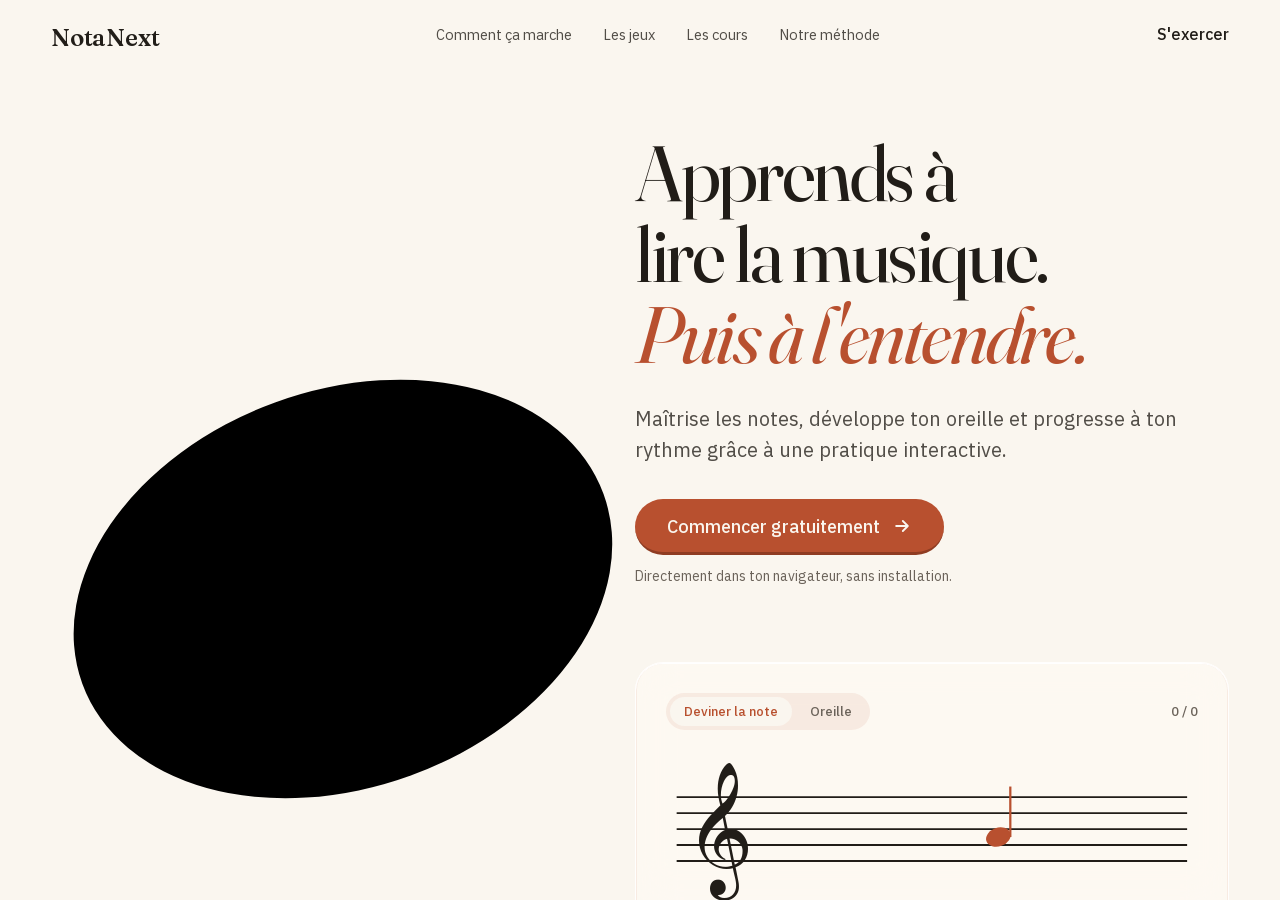
==== commit 67bdceb1: "Hero : le compteur de la démo compte comme les vrais jeux (bonnes réponses / total) au lieu de « 1 /" ====
--- a/index.html
+++ b/index.html
@@ -40,6 +40,7 @@
 
     <div class="home-hero">
       <main class="home-main">
+        <svg class="home-blob" viewBox="0 0 400 300" aria-hidden="true"><ellipse cx="200" cy="150" rx="190" ry="136" transform="rotate(-20 200 150)"/></svg>
         <div class="home-grid">
           <div class="home-text">
             <h1>Apprends à lire la musique.<br><em>Puis à l'entendre.</em></h1>
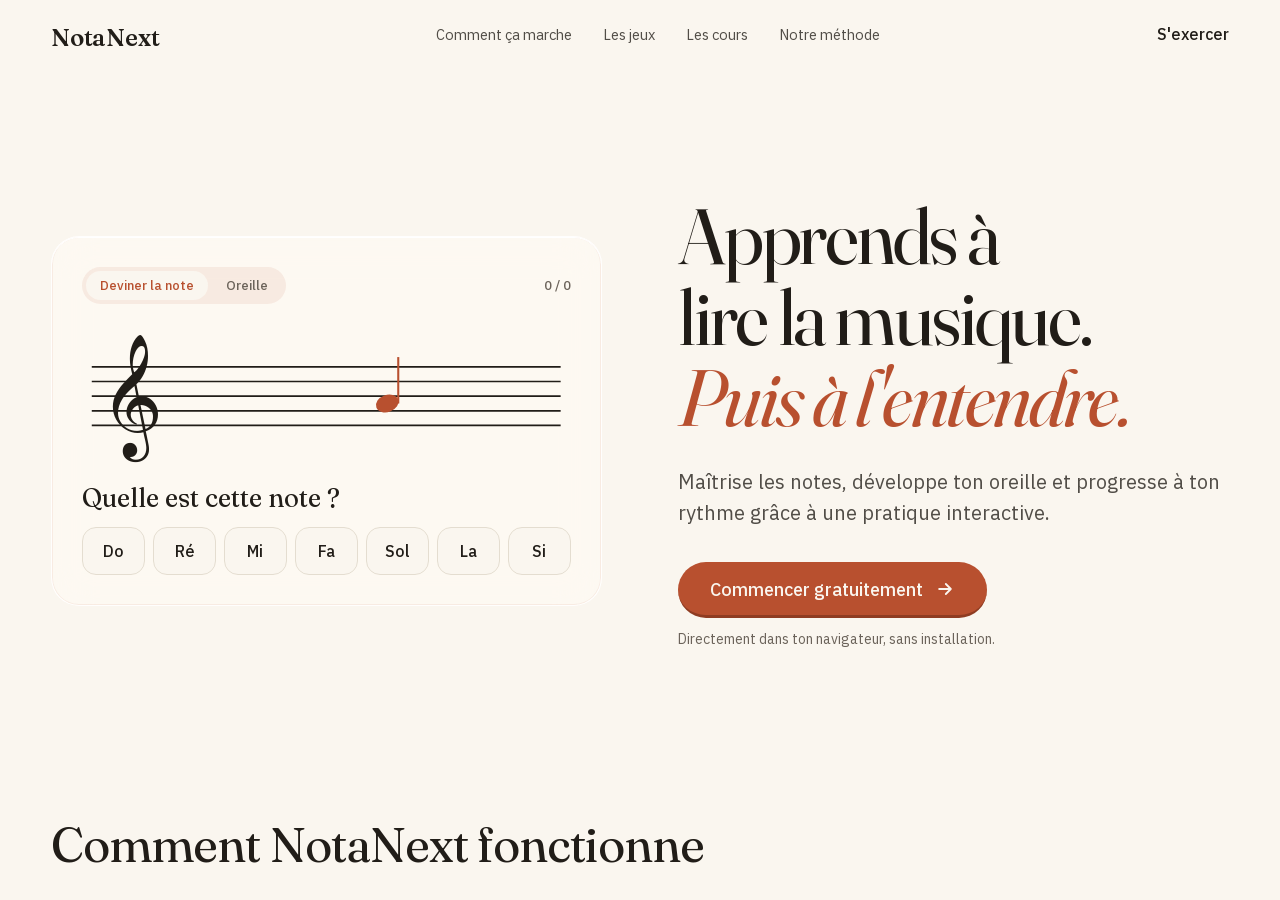
==== commit 5833c224: "Fond .bg retiré (un aplat de la couleur du body depuis le papier statique : élément et règles sans e" ====
--- a/index.html
+++ b/index.html
@@ -24,8 +24,6 @@
   <link rel="stylesheet" href="style.css">
 </head>
 <body>
-  <div class="bg" aria-hidden="true"></div>
-
   <section class="home" id="view-home" hidden>
     <header class="home-header">
       <a href="#" class="home-logo" data-go="ex">NotaNext</a>
@@ -40,7 +38,6 @@
 
     <div class="home-hero">
       <main class="home-main">
-        <svg class="home-blob" viewBox="0 0 400 300" aria-hidden="true"><ellipse cx="200" cy="150" rx="190" ry="136" transform="rotate(-20 200 150)"/></svg>
         <div class="home-grid">
           <div class="home-text">
             <h1>Apprends à lire la musique.<br><em>Puis à l'entendre.</em></h1>
--- a/style.css
+++ b/style.css
@@ -17,15 +17,6 @@
   flex-direction: column;
   overflow: hidden;
   position: relative;
-}
-
-/* ---------- FOND ---------- */
-.bg {
-  position: fixed;
-  inset: 0;
-  z-index: 0;
-  pointer-events: none;
-  background: var(--color-sys-bg-page);
 }
 
 /* ---------- COQUILLE ---------- */
@@ -263,13 +254,13 @@
 
 .side-label {
   font-family: var(--font-family-text);
-  font-size: 13px;
+  font-size: var(--font-size-sm);
   font-weight: 600;
 }
 
 .head-label {
   font-family: var(--font-family-text);
-  font-size: 11px;
+  font-size: var(--font-size-xs);
   font-weight: 600;
   fill: var(--ink);
   pointer-events: none;
@@ -529,7 +520,7 @@
 .key-hint {
   display: block;
   min-height: 12px;
-  font-size: 10px;
+  font-size: var(--font-size-xs);
   font-weight: 600;
   color: var(--muted);
   line-height: 12px;
@@ -571,7 +562,7 @@
 .kbd-key {
   min-width: 150px;
   font: inherit;
-  font-size: 13px;
+  font-size: var(--font-size-sm);
   font-weight: 600;
   padding: 7px 12px;
   border: 1.5px solid var(--control-border);
@@ -595,7 +586,6 @@
   background: var(--paper);
 }
 
-body.is-home .bg,
 body.is-home .nav,
 body.is-home .shell,
 body.is-home .game {
@@ -920,22 +910,14 @@
 }
 
 .home-section {
+  --home-pad: clamp(20px, 4vw, 56px);
   scroll-margin-top: 72px;
-  padding: clamp(56px, 8vw, 110px) clamp(20px, 4vw, 56px) 0;
-}
-
-.home-section:last-of-type {
-  padding-left: 0;
-  padding-right: 0;
+  padding: clamp(56px, 8vw, 110px) var(--home-pad) 0;
 }
 
 .home-wrap {
   max-width: 1240px;
   margin: 0 auto;
-}
-
-.home-section:last-of-type .home-wrap {
-  padding: 0 clamp(20px, 4vw, 56px);
 }
 
 .home-section h2 {
@@ -1105,11 +1087,15 @@
   color: var(--muted);
 }
 
-/* Bandeau des cours : défile horizontalement, avec accroche à chaque carte. */
+/* Bandeau des cours : défile horizontalement, avec accroche à chaque carte. Il déborde jusqu'aux bords de
+   l'écran (marges négatives) mais sa première carte part du même bord que les titres et les autres sections
+   (marge de page + centrage de .home-wrap, 1240 px). */
 .home-courses {
   display: flex;
   gap: 20px;
-  padding: 0 clamp(20px, 4vw, 56px);
+  margin: 0 calc(-1 * var(--home-pad));
+  padding: 0 calc(var(--home-pad) + max(0px, (100% - 1240px) / 2));
+  scroll-padding-inline: calc(var(--home-pad) + max(0px, (100% - 2 * var(--home-pad) - 1240px) / 2));
   overflow-x: auto;
   scroll-snap-type: x mandatory;
   scrollbar-width: none;
@@ -1373,12 +1359,12 @@
   body:not(.game-portrait) .gf-answers .answer-btn { padding: 5px 0; font-size: 14px; }
   body:not(.game-portrait) .gf .stage-row { flex-basis: 100%; }
   body:not(.game-portrait) .gf .key-hint { display: none; }
-  body:not(.game-portrait) .gf-feedback { font-size: 15px; min-height: 1.3em; }
+  body:not(.game-portrait) .gf-feedback { font-size: var(--font-size-md); min-height: 1.3em; }
   body:not(.game-portrait) .gf-config { min-height: 0; }
   body:not(.game-portrait) .gf-config select, body:not(.game-portrait) .gf-config .replay { padding-top: 4px; padding-bottom: 4px; font-size: 12px; }
   body:not(.game-portrait) .gf-config .namebox { height: 30px; }
   body:not(.game-portrait) .stage-row { gap: 3px; }
-  body:not(.game-portrait) .clef-side select { min-height: var(--component-target-min); font-size: 11px; padding: 3px 18px 3px 7px; background-position: right 6px center; }
+  body:not(.game-portrait) .clef-side select { min-height: var(--component-target-min); font-size: var(--font-size-xs); padding: 3px 18px 3px 7px; background-position: right 6px center; }
 }
 
 .game.rot-cw .gf { gap: 4px; padding: 8px 16px; }
@@ -1387,12 +1373,12 @@
 .game.rot-cw .gf-answers .answer-btn { padding: 5px 0; font-size: 14px; }
 .game.rot-cw .gf .stage-row { flex-basis: 100%; }
 .game.rot-cw .gf .key-hint { display: none; }
-.game.rot-cw .gf-feedback { font-size: 15px; min-height: 1.3em; }
+.game.rot-cw .gf-feedback { font-size: var(--font-size-md); min-height: 1.3em; }
 .game.rot-cw .gf-config { min-height: 0; }
 .game.rot-cw .gf-config select, .game.rot-cw .gf-config .replay { padding-top: 4px; padding-bottom: 4px; font-size: 12px; }
 .game.rot-cw .gf-config .namebox { height: 30px; }
 .game.rot-cw .stage-row { gap: 3px; }
-.game.rot-cw .clef-side select { min-height: var(--component-target-min); font-size: 11px; padding: 3px 18px 3px 7px; background-position: right 6px center; }
+.game.rot-cw .clef-side select { min-height: var(--component-target-min); font-size: var(--font-size-xs); padding: 3px 18px 3px 7px; background-position: right 6px center; }
 
 /* ---------- PAGE SE CONNECTER ---------- */
 .page-panel { max-width: 860px; height: auto; max-height: 100%; align-self: flex-start; margin-top: clamp(0px, 3vh, 28px); }
@@ -1461,12 +1447,12 @@
 @media (max-height: 520px) {
   body:not(.game-portrait) .inst-trigger { padding: 3px 9px 3px 8px; font-size: 12px; }
   body:not(.game-portrait) .inst-ico svg { width: 16px; height: 16px; }
-  body:not(.game-portrait) .inst-list li { padding: 5px 10px 5px 8px; font-size: 13px; }
+  body:not(.game-portrait) .inst-list li { padding: 5px 10px 5px 8px; font-size: var(--font-size-sm); }
   body:not(.game-portrait) .inst-note { display: none; }
 }
 .game.rot-cw .inst-trigger { padding: 3px 9px 3px 8px; font-size: 12px; }
 .game.rot-cw .inst-ico svg { width: 16px; height: 16px; }
-.game.rot-cw .inst-list li { padding: 5px 10px 5px 8px; font-size: 13px; }
+.game.rot-cw .inst-list li { padding: 5px 10px 5px 8px; font-size: var(--font-size-sm); }
 .game.rot-cw .inst-note { display: none; }
 
 /* ---------- OREILLE ABSOLUE ---------- */
@@ -1502,7 +1488,7 @@
   transition: border-color 0.12s, background 0.12s;
 }
 .ear-note:hover { border-color: var(--accent); background: #f7f4ee; }
-.ear-note.good { border-color: var(--success); background: var(--color-sys-tint-correct-soft); color: var(--color-sys-feedback-correct-text); animation: earPop 0.5s ease; }
+.ear-note.good { border-color: var(--success); background: var(--color-sys-tint-correct-soft); color: var(--color-sys-feedback-correct-text); animation: earPop var(--motion-duration-slow) ease; }
 .ear-note.bad { border-color: var(--grey-ind); background: var(--color-sys-tint-wrong-soft); color: var(--grey-text); }
 .ear-note.reveal { border-color: var(--success); background: var(--color-sys-tint-correct-soft); color: var(--color-sys-feedback-correct-text); outline: 2px solid var(--color-sys-tint-correct-line); outline-offset: 3px; }
 .ear-note.good { outline: 2px solid var(--color-sys-tint-correct-line); outline-offset: 3px; }
@@ -1548,8 +1534,8 @@
 .switch input:checked + .switch-track .switch-thumb { transform: translateX(16px); }
 .switch input:focus-visible + .switch-track { outline: 2px solid var(--accent); outline-offset: 2px; }
 
-.ghost-label { font-family: var(--font-family-text); font-size: 11px; font-weight: 600; fill: var(--ink); pointer-events: none; }
-.ghost-label.above { paint-order: stroke; stroke: var(--paper); stroke-width: 3px; stroke-linejoin: round; font-size: 13px; }
+.ghost-label { font-family: var(--font-family-text); font-size: var(--font-size-xs); font-weight: 600; fill: var(--ink); pointer-events: none; }
+.ghost-label.above { paint-order: stroke; stroke: var(--paper); stroke-width: 3px; stroke-linejoin: round; font-size: var(--font-size-sm); }
 
 /* Choix d'instrument en 5 grands boutons (Oreille absolue — deviner). */
 .gf-answers:has(.inst-row) { display: block; width: 100%; }
@@ -1563,7 +1549,7 @@
   gap: 6px;
   padding: 10px 6px;
   font: inherit;
-  font-size: 13px;
+  font-size: var(--font-size-sm);
   font-weight: 500;
   color: var(--ink);
   background: var(--color-sys-bg-raised);
@@ -1671,9 +1657,6 @@
    SHELL V2 (maquette design/shell-v2-2026-10-20.html) : en-tête, barre d'onglets, hub, Réglages, pages texte
    Plat : fond parchemin, filets d'1 px, aucune ombre, aucun verre, aucun cercle décoratif.
    ===================================================================== */
-
-/* Hors jeu, le fond animé disparaît : parchemin uni. Il reste derrière les écrans de jeu (hors périmètre). */
-body:not(.in-game) .bg { display: none; }
 
 /* ----- en-tête (ordinateur) ----- */
 .nav {
@@ -1812,7 +1795,7 @@
   border: 1.5px solid var(--hair);
   border-radius: var(--radius-sm);
   font: inherit;
-  font-size: 13px;
+  font-size: var(--font-size-sm);
   font-weight: 600;
   color: var(--grey-text);
 }
@@ -1849,7 +1832,7 @@
 .hub-row-text { flex: 1; min-width: 0; display: block; }
 .hub-row-title { display: block; font-family: var(--font-family-display); font-weight: 600; font-size: 20px; line-height: 1.2; }
 .hub-row-title b { font-weight: 600; color: var(--accent-dark); text-decoration: underline; text-decoration-thickness: var(--border-width-hairline); text-underline-offset: 3px; } /* la partie trouvée se distingue aussi sans la couleur */
-.hub-row-desc { display: block; margin-top: 2px; font-size: 15px; line-height: 22px; color: var(--grey-text); white-space: nowrap; overflow: hidden; text-overflow: ellipsis; }
+.hub-row-desc { display: block; margin-top: 2px; font-size: var(--font-size-md); line-height: 22px; color: var(--grey-text); white-space: nowrap; overflow: hidden; text-overflow: ellipsis; }
 .hub-tag { flex: none; padding: 2px 10px; border: 1.5px solid var(--hair); border-radius: 999px; font-size: 12px; font-weight: 600; color: var(--grey-text); }
 .hub-chev { flex: none; color: var(--grey-text); transition: transform var(--motion-duration-base); }
 .hub-row.sel .hub-chev { color: var(--accent); transform: translateX(4px); }
@@ -2031,7 +2014,7 @@
 /* Écran de jeu : l'icône reste dans une marge réservée, jamais sur la portée ni sur les touches. */
 body.in-game .game { padding-right: 72px; }
 body.m.in-game .game { padding-right: 12px; }
-@media (max-width: 720px) and (orientation: portrait) { body.in-game .game { padding-bottom: 64px; } }
+@media (max-width: 760px) and (orientation: portrait) { body.in-game .game { padding-bottom: 64px; } }
 @media (max-height: 520px) and (orientation: landscape) { body.m.in-game .game { padding-right: 72px; } }
 /* Jeu tourné de force : la marge de l'icône suit la rotation (le bas de l'écran pour rot-cw, la droite pour rot-ccw). */
 .game.rot-cw { padding: 0 72px 12px 12px !important; }
